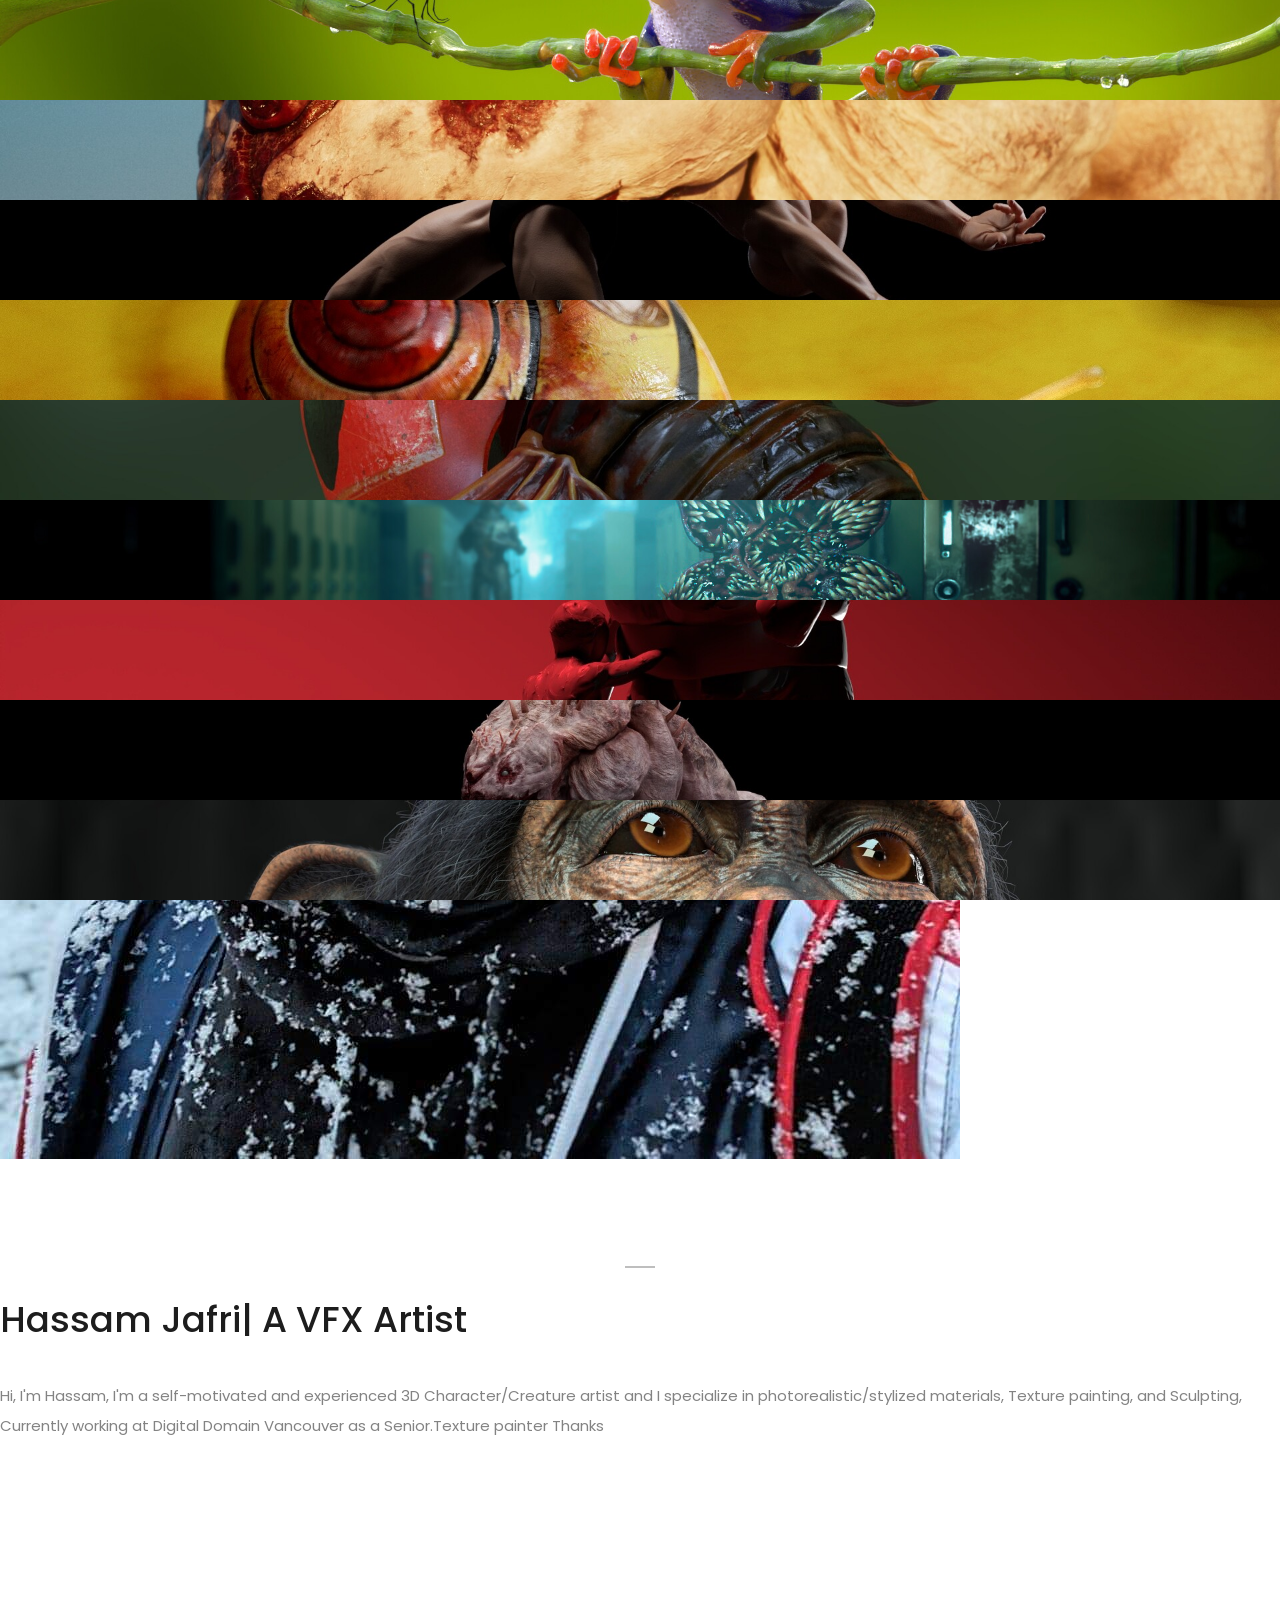
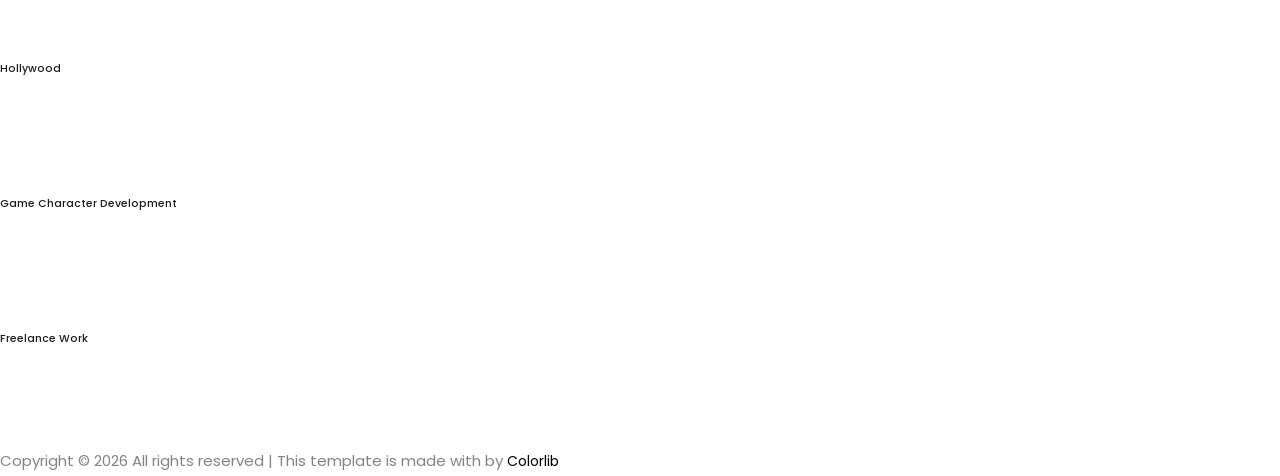
==== about-me.html @ 408df8b8 "Add files via upload" ====
<!DOCTYPE html>
<html lang="en">

<head>
    <meta charset="UTF-8">
    <meta name="description" content="vfx artist, visual artist, az">
    <meta http-equiv="X-UA-Compatible" content="IE=edge">
    <meta name="viewport" content="width=device-width, initial-scale=1, shrink-to-fit=no">
    <!-- The above 4 meta tags *must* come first in the head; any other head content must come *after* these tags -->

    <!-- Title  -->
    <title>Hassam Hussain Jafri - Project Portfolio | About Me</title>

    <!-- Favicon  -->
    <link rel="icon" href="img/core-img/favicon.ico">

    <!-- Core Style CSS -->
    <link rel="stylesheet" href="css/core-style.css">
    <link rel="stylesheet" href="style.css">

    <!-- Responsive CSS -->
    <link href="css/responsive.css" rel="stylesheet">

</head>

<body>
    <!-- Preloader -->
    <div id="preloader">
        <div class="showbox">
            <div class="loader">
                <svg class="circular" viewBox="25 25 50 50">
                    <circle class="path" cx="50" cy="50" r="20" fill="none" stroke-width="2" stroke-miterlimit="10" />
                </svg>
            </div>
        </div>
        <div class="questions-area text-center">
            <p>Did you know?</p>
            <ul>
                <li>VFX is the magic behind bringing imaginary worlds to life on the big screen.</li>
                <li>VFX artists are the unsung heroes of the film industry, creating stunning visual effects that
                    captivate audiences.</li>
                <li>VFX allows filmmakers to push the boundaries of reality and create breathtaking scenes that would be
                    impossible to film
                    in real life.</li>
                <li>VFX is constantly evolving and pushing the limits of what is possible in visual storytelling, from
                    realistic CGI
                    characters to mind-bending special effects.</li>
                <li>VFX artists are masters of illusion, using their skills to create stunning visual effects that trick
                    the eye and
                    transport viewers to new worlds.</li>
            </ul>
        </div>
    </div>

    <!-- Gradient Background Overlay -->
    <div class="gradient-background-overlay"></div>

    <!-- Header Area Start -->
    <header class="header-area bg-img" style="background-image: url(ProjectImages/project10.jpg);">
        <div class="container-fluid h-100">
            <div class="row h-100 align-items-center">
                <div class="col-12 h-100">
                    <div class="main-menu h-100">
                        <nav class="navbar h-100 navbar-expand-lg">
                            <!-- Logo Area  -->
                            <a class="navbar-brand" href="index.html"><img src="Logo/HHJ-removebg-preview2.png"
                                    alt="Logo"></a>

                            <button class="navbar-toggler" type="button" data-toggle="collapse"
                                data-target="#studioMenu" aria-controls="studioMenu" aria-expanded="false"
                                aria-label="Toggle navigation"><i class="fa fa-bars"></i> Menu</button>

                            <div class="collapse navbar-collapse" id="studioMenu">
                                <!-- Menu Area Start  -->
                                <ul class="navbar-nav ml-auto">
                                    <li class="nav-item active">
                                        <a class="nav-link" href="index.html">Home <span
                                                class="sr-only">(current)</span></a>
                                    </li>
                                    <li class="nav-item dropdown">
                                        <a class="nav-link dropdown-toggle" href="#" id="navbarDropdown" role="button"
                                            data-toggle="dropdown" aria-haspopup="true" aria-expanded="false">Pages</a>
                                        <div class="dropdown-menu" aria-labelledby="navbarDropdown">
                                            <a class="dropdown-item" href="index.html">Home</a>
                                            <a class="dropdown-item" href="about-me.html">About</a>
                                            <a class="dropdown-item" href="portfolio.html">Portfolio</a>

                                            <a class="dropdown-item" href="contact.html">Contact</a>
                                        </div>
                                    </li>
                                    <li class="nav-item">
                                        <a class="nav-link" href="about-me.html">About</a>
                                    </li>
                                    <li class="nav-item">
                                        <a class="nav-link" href="portfolio.html">Portfolio</a>
                                    </li>

                                    <li class="nav-item">
                                        <a class="nav-link" href="contact.html">contact</a>
                                    </li>
                                </ul>
                                <!-- Search Form -->
                                <div class="header-search-form ml-auto">
                                    <form action="#">
                                        <input type="search" class="form-control"
                                            placeholder="Input your keyword then press enter..." id="search"
                                            name="search">
                                        <input class="d-none" type="submit" value="submit">
                                    </form>
                                </div>
                                <!-- Search btn -->
                                <div id="searchbtn">
                                    <img src="img/core-img/search.png" alt="">
                                </div>
                            </div>
                        </nav>
                    </div>
                </div>
            </div>
        </div>
    </header>
    <!-- Header Area End -->

    <!-- Social Sidebar Area Start -->
    <div class="social-sidebar-area">
        <!-- Social Area -->
        <div class="social-info-area">
            <a href="https://www.facebook.com/Hassam.exr?mibextid=ZbWKwL" data-toggle="tooltip" data-placement="right"
                title="Facebook"><i class="fa fa-facebook" aria-hidden="true"></i> <span>Facebook</span></a>
            <a href="#" data-toggle="tooltip" data-placement="right" title="Twitter"><i class="fa fa-twitter"
                    aria-hidden="true"></i> <span>Twitter</span></a>
            <a href="#" data-toggle="tooltip" data-placement="right" title="Pinterest"><i class="fa fa-pinterest"
                    aria-hidden="true"></i> <span>Pinterest</span></a>
            <a href="#" data-toggle="tooltip" data-placement="right" title="Behance"><i class="fa fa-behance"
                    aria-hidden="true"></i> <span>Behance</span></a>
        </div>
    </div>
    <!-- Social Sidebar Area End -->

    <!-- About Me Area Start -->
    <section class="about-me-area mt-100 section_padding_100">
        <div class="container">
            <div class="row justify-content-center">
                <div class="col-10">
                    <div class="about-me-thumb">
                        <img src="ProjectImages/Hassam.jpg" alt="">
                    </div>
                </div>
                <div class="col-10">
                    <div class="about-content mt-100 mb-100 text-center">
                        <span></span>
                        <h2>Hassam Jafri| A VFX Artist</h2>
                        <p>Hi, I'm Hassam,
                            I'm a self-motivated and experienced 3D Character/Creature artist and I specialize in
                            photorealistic/stylized materials,
                            Texture painting, and Sculpting,
                            Currently working at Digital Domain Vancouver as a Senior.Texture painter
                            Thanks </p>
                    </div>
                </div>

            </div>
            <div class="col-10">
                <!-- Pie Bars Area Start -->
                <div class="our-skills-area text-center">
                    <div class="row">
                        <div class="col-12 col-sm-6 col-md-3">
                            <div class="single-pie-bar" data-percent="75">
                                <canvas class="bar-circle" width="100" height="100"></canvas>
                                <h6>Hollywood</h6>
                            </div>
                        </div>
                        <div class="col-12 col-sm-6 col-md-3">
                            <div class="single-pie-bar" data-percent="83">
                                <canvas class="bar-circle" width="100" height="100"></canvas>
                                <h6>Game Character Development</h6>
                            </div>
                        </div>
                        <div class="col-12 col-sm-6 col-md-3">
                            <div class="single-pie-bar" data-percent="25">
                                <canvas class="bar-circle" width="100" height="100"></canvas>
                                <h6>Freelance Work</h6>
                            </div>
                        </div>

                    </div>
                </div>
            </div>
        </div>
        </div>
    </section>
    <!-- About Me Area End -->

    <!-- Carousel Indicators -->
    <ol class="carousel-indicators">
        <li data-target="#welcomeSlider" data-slide-to="0" class="active bg-img"
            style="background-image: url(ProjectImages/project1.jpg);"></li>
        <li data-target="#welcomeSlider" data-slide-to="1" class="bg-img"
            style="background-image: url(ProjectImages/project2.jpg);"></li>
        <li data-target="#welcomeSlider" data-slide-to="2" class="bg-img"
            style="background-image: url(ProjectImages/project3.jpg);"></li>
        <li data-target="#welcomeSlider" data-slide-to="3" class="bg-img"
            style="background-image: url(ProjectImages/project4.jpg);"></li>
        <li data-target="#welcomeSlider" data-slide-to="4" class="bg-img"
            style="background-image: url(ProjectImages/project4-1.jpg);"></li>
        <li data-target="#welcomeSlider" data-slide-to="5" class="bg-img"
            style="background-image: url(ProjectImages/project5.jpg);"></li>
        <li data-target="#welcomeSlider" data-slide-to="6" class="bg-img"
            style="background-image: url(ProjectImages/project7.jpg);"></li>
        <li data-target="#welcomeSlider" data-slide-to="7" class="bg-img"
            style="background-image: url(ProjectImages/project8.jpg);"></li>
        <li data-target="#welcomeSlider" data-slide-to="8" class="bg-img"
            style="background-image: url(ProjectImages/project9.jpg);"></li>
        <li data-target="#welcomeSlider" data-slide-to="9" class="bg-img"
            style="background-image: url(ProjectImages/project10.jpg);"></li>
        <li data-target="#welcomeSlider" data-slide-to="10" class="bg-img"
            style="background-image: url(ProjectImages/project11.jpg);"></li>
        <li data-target="#welcomeSlider" data-slide-to="11" class="bg-img"
            style="background-image: url(ProjectImages/project12.jpg);"></li>
        <li data-target="#welcomeSlider" data-slide-to="12" class="bg-img"
            style="background-image: url(ProjectImages/project13.jpg);"></li>
    </ol>
    <!-- Link back to Colorlib can't be removed. Template is licensed under CC BY 3.0. -->
    <p>Copyright &copy;
        <script>document.write(new Date().getFullYear());</script> All rights reserved | This template is made with <i
            class="fa fa-heart-o" aria-hidden="true"></i> by <a href="https://colorlib.com" target="_blank">Colorlib</a>
    </p>
    <!-- Link back to Colorlib can't be removed. Template is licensed under CC BY 3.0. -->

    <!-- jQuery (Necessary for All JavaScript Plugins) -->
    <script src="js/jquery/jquery-2.2.4.min.js"></script>
    <!-- Popper js -->
    <script src="js/popper.min.js"></script>
    <!-- Bootstrap js -->
    <script src="js/bootstrap.min.js"></script>
    <!-- Plugins js -->
    <script src="js/plugins.js"></script>
    <!-- Active js -->
    <script src="js/active.js"></script>

</body>

</html>
---- css/core-style.css ----
/* [Master Stylesheet] */

/* ------------- Index of Stylesheet -------------
:: 1.0 Import Web Fonts
:: 2.0 Import All CSS
:: 3.0 Common/Base CSS
:: 4.0 Header Area CSS
:: 5.0 Sidebar Area CSS
:: 6.0 Welcome Area CSS
:: 7.0 About Me Area CSS
:: 8.0 Follow Instagram Area CSS
:: 9.0 Footer Area CSS
:: 10.0 Portfolio Area CSS
:: 11.0 Blog & Contact Area CSS
:: 12.0 Elements Area CSS
------------------------------------------------ */

/* :: 1.0 Import Web Fonts */

@import url('https://fonts.googleapis.com/css?family=Poppins:300,400,500,600,700');

/* :: 2.0 Import All CSS */

@import '../css/bootstrap.min.css';
@import '../css/owl.carousel.css';
@import '../css/font-awesome.min.css';
@import '../css/pe-icon-7-stroke.css';
@import '../css/magnific-popup.css';
@import '../css/animate.css';

/* :: 3.0 Common/Base CSS */

* {
    margin: 0;
    padding: 0;
}

body {
    font-family: 'Poppins', sans-serif;
    font-weight: 400;
    overflow-x: hidden;
}

h1,
h2,
h3,
h4,
h5,
h6 {
    color: #1d1d1d;
    line-height: 1.2;
    font-family: 'Poppins', sans-serif;
    font-weight: 500;
}

p {
    color: #838383;
    font-size: 15px;
    line-height: 2;
    font-family: 'Poppins', sans-serif;
    font-weight: 400;
}

a:focus {
    outline: 0 solid;
}

a,
a:hover,
a:focus {
    -webkit-transition: all 500ms ease 0s;
    transition: all 500ms ease 0s;
    text-decoration: none;
    outline: none;
    font-size: 14px;
    color: #000;
    font-family: 'Poppins', sans-serif;
    font-weight: 400;
}

#preloader {
    position: fixed;
    z-index: 9999;
    width: 100%;
    height: 100%;
    background-color: #f2f4f8;
    top: 0;
    left: 0;
    display: -webkit-box;
    display: -ms-flexbox;
    display: flex;
    -webkit-box-pack: center;
    -ms-flex-pack: center;
    justify-content: center;
    -webkit-box-align: center;
    -ms-flex-align: center;
    align-items: center;
}

.questions-area ul li {
    display: none;
    font-size: 14px;
    font-weight: 500;
    color: #1d1d1d;
    -webkit-transition-duration: 500ms;
    transition-duration: 500ms;
}

.questions-area ul li.question-show {
    display: block;
}

.questions-area {
    padding: 0 15px;
    position: absolute;
    bottom: 100px;
    z-index: 15;
    width: 100%;
    height: auto;
    left: 0;
}

.questions-area p {
    margin-bottom: 0;
}

.showbox {
    position: relative;
    top: 0;
    bottom: 0;
    left: 0;
    right: 0;
    padding: 0;
}

.loader {
    position: relative;
    margin: 0 auto;
    width: 60px;
}

.loader:before {
    content: '';
    display: block;
    padding-top: 100%;
}

.circular {
    -webkit-animation: rotate 2s linear infinite;
    animation: rotate 2s linear infinite;
    height: 100%;
    -webkit-transform-origin: center center;
    transform-origin: center center;
    width: 100%;
    position: absolute;
    top: 0;
    bottom: 0;
    left: 0;
    right: 0;
    margin: auto;
}

.path {
    stroke-dasharray: 1, 200;
    stroke-dashoffset: 0;
    -webkit-animation: dash 1.5s ease-in-out infinite, color 6s ease-in-out infinite;
    animation: dash 1.5s ease-in-out infinite, color 6s ease-in-out infinite;
    stroke-linecap: round;
}

@-webkit-keyframes rotate {
    100% {
        -webkit-transform: rotate(360deg);
        transform: rotate(360deg);
    }
}

@keyframes rotate {
    100% {
        -webkit-transform: rotate(360deg);
        transform: rotate(360deg);
    }
}

@-webkit-keyframes dash {
    0% {
        stroke-dasharray: 1, 200;
        stroke-dashoffset: 0;
    }
    50% {
        stroke-dasharray: 89, 200;
        stroke-dashoffset: -35px;
    }
    100% {
        stroke-dasharray: 89, 200;
        stroke-dashoffset: -124px;
    }
}

@keyframes dash {
    0% {
        stroke-dasharray: 1, 200;
        stroke-dashoffset: 0;
    }
    50% {
        stroke-dasharray: 89, 200;
        stroke-dashoffset: -35px;
    }
    100% {
        stroke-dasharray: 89, 200;
        stroke-dashoffset: -124px;
    }
}

@-webkit-keyframes color {
    100%,
    0% {
        stroke: #d62d20;
    }
    40% {
        stroke: #0057e7;
    }
    66% {
        stroke: #008744;
    }
    80%,
    90% {
        stroke: #ffa700;
    }
}

@keyframes color {
    100%,
    0% {
        stroke: #d62d20;
    }
    40% {
        stroke: #0057e7;
    }
    66% {
        stroke: #008744;
    }
    80%,
    90% {
        stroke: #ffa700;
    }
}

ul,
ol {
    margin: 0;
}

ol li,
ul li {
    list-style: outside none none;
}

img {
    height: auto;
    max-width: 100%;
}

.studio-table {
    display: table;
    z-index: 9;
    position: absolute;
    width: 100%;
    height: 100%;
    margin: 0;
}

.studio-table-cell {
    display: table-cell;
    vertical-align: middle;
}

.mt-15 {
    margin-top: 15px;
}

.mt-30 {
    margin-top: 30px;
}

.mt-50 {
    margin-top: 50px;
}

.mt-70 {
    margin-top: 70px;
}

.mt-100 {
    margin-top: 100px;
}

.mb-15 {
    margin-bottom: 15px;
}

.mb-30 {
    margin-bottom: 30px;
}

.mb-50 {
    margin-bottom: 50px;
}

.ml-15 {
    margin-left: 15px;
}

.ml-30 {
    margin-left: 30px;
}

.mr-15 {
    margin-right: 15px;
}

.mr-30 {
    margin-right: 30px;
}

.mb-70 {
    margin-bottom: 70px;
}

.mb-100 {
    margin-bottom: 100px;
}

.bg-img {
    background-position: center center;
    background-size: cover;
    background-repeat: no-repeat;
}

.bg-gray {
    background-color: #f6f6f6;
}

.bg-transparent {
    background-color: transparent;
}

.bg-transparent-dark {
    background-color: rgba(0, 0, 0, 0.5) !important;
}

.bg-transparent-light {
    background-color: rgba(255, 255, 255, 0.5) !important;
}

.font-bold {
    font-weight: 700;
}

.font-light {
    font-weight: 300;
}

.height-500 {
    height: 500px !important;
}

.height-600 {
    height: 600px !important;
}

.height-700 {
    height: 700px !important;
}

.height-800 {
    height: 800px !important;
}

#scrollUp {
    background-color: #222;
    border-radius: 0;
    bottom: 100px;
    box-shadow: 0 2px 6px 0 rgba(0, 0, 0, 0.3);
    color: #fff;
    font-size: 24px;
    height: 40px;
    line-height: 40px;
    right: 0;
    text-align: center;
    width: 35px;
}

.section_padding_100 {
    padding: 100px 0;
}

.section_padding_50 {
    padding: 50px 0;
}

.section_padding_100_70 {
    padding: 100px 0 70px;
}

.section_padding_100_50 {
    padding: 100px 0 50px;
}

.section_padding_100_0 {
    padding: 100px 0 0;
}

.section_padding_0_100 {
    padding: 0 0 100px;
}

.section_heading {
    margin-bottom: 50px;
    position: relative;
    z-index: 1;
}

.section_heading h2 {
    font-size: 48px;
    margin-bottom: 0;
    text-transform: uppercase;
}

.section_heading.text-left {
    text-align: left !important;
}

.studio-btn {
    display: inline-block;
    color: #fff;
    background-color: #1d1d1d;
    height: 52px;
    padding: 0 15px;
    border-radius: 0;
    line-height: 52px;
    font-size: 16px;
    min-width: 140px;
}

.studio-btn > img {
    padding-right: 5px;
}

.studio-btn:hover,
.studio-btn:focus {
    color: #fff;
    font-size: 16px;
}

/* :: 4.0 Header Area CSS */

.header-area {
    width: 100%;
    height: 110px;
    position: fixed;
    z-index: 1000;
    top: 0;
    left: 0;
    padding: 0 34px;
}

#searchbtn {
    cursor: pointer;
    margin-left: 15px;
}

.header-search-form,
.search-form-on .navbar-nav {
    display: none;
}

.search-form-on .header-search-form {
    display: block;
}

.header-area .main-menu .nav-link {
    font-size: 14px;
    text-transform: uppercase;
    color: #ffffff;
    padding: 0 25px;
}

.header-area .main-menu .nav-link:hover,
.header-area .main-menu .nav-link:focus {
    color: #fff;
}

.dropdown-menu.show {
    border: none;
    padding: 15px 0;
    box-shadow: 0 5px 40px rgba(0, 0, 0, 0.15);
    margin-top: 15px;
}

.dropdown-item {
    text-transform: uppercase;
    font-size: 13px;
}

.dropdown-item:hover {
    color: #000;
    font-size: 13px;
}

.header-search-form form input {
    width: 600px;
    height: 35px;
    padding: 5px 15px;
    font-size: 12px;
    color: #fff;
    border: none;
    background-color: transparent;
    border: 2px solid rgba(255, 255, 255, 0.6);
    border-radius: 30px;
    -webkit-transition-duration: 500ms;
    transition-duration: 500ms;
}

.header-search-form form input:focus {
    box-shadow: none;
    border-color: rgba(255, 255, 255, 1);
    background-color: transparent;
}

.gradient-background-overlay {
    position: fixed;
    z-index: 3;
    top: 0;
    left: 0;
    width: 100%;
    height: 150px;
}

.gradient-background-overlay:before {
    content: "";
    position: absolute;
    height: 150px;
    width: 100%;
    z-index: -1;
    top: 0;
    left: 0;
    background: rgba(0, 0, 0, 0.3);
    background: -webkit-linear-gradient(top, rgba(0, 0, 0, 0.3) 0%, rgba(0, 0, 0, 0.01) 90%, rgba(0, 0, 0, 0) 100%);
    background: linear-gradient(to bottom, rgba(0, 0, 0, 0.3) 0%, rgba(0, 0, 0, 0.01) 90%, rgba(0, 0, 0, 0) 100%);
}

/* :: 5.0 Sidebar Area CSS */

.social-sidebar-area {
    width: 120px;
    height: 72%;
    background-color: transparent;
    position: fixed;
    bottom: 100px;
    left: 0;
    z-index: 100;
    overflow: hidden;
}

.social-info-area {
    display: -webkit-box;
    display: -ms-flexbox;
    display: flex;
    -webkit-transform: rotate(-90deg);
    transform: rotate(-90deg);
    position: absolute;
    bottom: 270px;
    left: -110px;
    z-index: 10;
    -webkit-box-pack: center;
    -ms-flex-pack: center;
    justify-content: center;
    -webkit-box-align: center;
    -ms-flex-align: center;
    align-items: center;
}

.social-info-area a {
    text-transform: uppercase;
    font-size: 12px;
    font-weight: 600;
    display: -webkit-box;
    display: -ms-flexbox;
    display: flex;
    -webkit-box-align: center;
    -ms-flex-align: center;
    align-items: center;
    padding: 5px;
    line-height: 1;
}

.social-info-area a i {
    font-size: 12px;
    color: #9f9f9f;
    margin-right: 5px;
}

.message-box > a {
    width: 120px;
    height: 100px;
    position: absolute;
    left: 0;
    bottom: 0;
    background-color: #101010;
    text-align: center;
    color: #fff;
    font-size: 30px;
    display: -moz-flex;
    display: -ms-flex;
    display: -o-flex;
    display: -webkit-box;
    display: -ms-flexbox;
    display: flex;
    -webkit-box-align: center;
    -ms-flex-align: center;
    align-items: center;
    -webkit-box-pack: center;
    -ms-flex-pack: center;
    justify-content: center;
}

.message-box > a > img {
    max-width: 40px;
}

/* :: 6.0 Welcome Area CSS */

.welcome-area {
    position: relative;
    z-index: 2;
    width: 100%;
    height: 100vh !important;
}

.carousel-indicators {
    position: fixed;
    right: 0;
    bottom: 0;
    left: 0;
    width: 100%;
    height: auto;
    margin: 0;
    z-index: 9999;
}

.carousel-indicators li {
    width: 100%;
    height: 100px;
    margin-right: 0;
    margin-left: 0;
    text-indent: -9999999px;
    background-color: #fff;
    cursor: pointer;
    -webkit-transition-duration: 500ms;
    transition-duration: 500ms;
}

.carousel-indicators li:after,
.carousel-indicators li:before {
    display: none;
}

.carousel-indicators li.active:after {
    content: '';
    display: block;
    width: 16px;
    height: 16px;
    top: -26px;
    z-index: 1100;
    position: absolute;
    background-image: url(../img/core-img/active.png);
}

.carousel-item:after {
    position: absolute;
    width: 100%;
    height: 100%;
    top: 0;
    left: 0;
    background-color: rgba(0, 0, 0, 0.17);
    content: '';
    z-index: -1;
}

.carousel-content {
    display: -webkit-box;
    display: -ms-flexbox;
    display: flex;
    -webkit-box-align: center;
    -ms-flex-align: center;
    align-items: center;
}

.slide-text {
    padding: 25px 30px 15px;
    border-left: 3px solid #fff;
    margin-left: 200px;
    background-color: rgba(255, 255, 255, 0.2);
    display: -webkit-box;
    display: -ms-flexbox;
    display: flex;
    -webkit-box-align: baseline;
    -ms-flex-align: baseline;
    align-items: baseline;
    margin-top: -100px;
}

.slide-text h2 {
    margin-bottom: 0;
    font-size: 36px;
    color: #fff;
    line-height: 1;
}

.slide-text span {
    font-size: 100px;
    color: #fff;
    line-height: 1;
    font-weight: 100;
}

/* :: 7.0 About Me Area CSS */

.about-content span {
    width: 30px;
    height: 2px;
    background-color: #bebebe;
    margin: 0 auto 30px;
    display: block;
}

.about-content h2 {
    margin-bottom: 40px;
    font-size: 36px;
}

.single-service-area img {
    margin-bottom: 50px;
}

.single-service-area h5 {
    margin-bottom: 20px;
}

.single-pie-bar h6 {
    margin-top: 15px;
    margin-bottom: 0;
}

/* :: 8.0 Follow Instagram Area CSS */

.follow-me-instagram-area {
    border-top: 1px solid #dcdcdc;
    margin-bottom: 80px;
}

.follow-me-title h5 {
    margin: 30px 0;
    font-size: 18px;
}

.single-instagram-feeds a {
    position: absolute;
    width: 100%;
    height: 100%;
    background-color: rgba(34, 34, 34, 0.7);
    top: 0;
    display: -webkit-box;
    display: -ms-flexbox;
    display: flex;
    -webkit-box-align: center;
    -ms-flex-align: center;
    align-items: center;
    color: #fff;
    font-size: 30px;
    -webkit-box-pack: center;
    -ms-flex-pack: center;
    justify-content: center;
    opacity: 0;
    -ms-filter: "progid:DXImageTransform.Microsoft.Alpha(Opacity=0)";
    -webkit-transition-duration: 500ms;
    transition-duration: 500ms;
}

.single-instagram-feeds:hover a {
    opacity: 1;
    -ms-filter: "progid:DXImageTransform.Microsoft.Alpha(Opacity=100)";
}

/* :: 9.0 Footer Area CSS */

.footer-area {
    position: fixed;
    z-index: 100;
    background-color: #1d1d1d;
    height: 80px;
    width: 100%;
    padding: 0 35px;
    bottom: 0;
    left: 0;
}

.single-footer-content {
    display: -webkit-box;
    display: -ms-flexbox;
    display: flex;
    -webkit-box-align: center;
    -ms-flex-align: center;
    align-items: center
}

.single-footer-content > a {
    font-size: 14px;
    font-weight: 600;
    color: #fff;
    margin-left: 5px;
    line-height: 1;
}

/* :: 10.0 Portfolio Area CSS */

.gallery_area {
    height: calc(100% - 380px);
    width: calc(100% - 245px);
    overflow-y: scroll;
    position: fixed;
    z-index: 1;
    top: 200px;
    left: 185px;
    right: 60px;
    padding-right: 45px;
}

.portfolio-menu button {
    background-color: transparent;
    font-size: 15px;
    color: #838383;
    padding: 0 20px;
    -webkit-transition-duration: 500ms;
    transition-duration: 500ms;
}

.portfolio-menu button.active,
.portfolio-menu button:hover {
    color: #1d1d1d;
}

.portfolio-menu button:focus {
    box-shadow: none;
}

.gallery_menu {
    margin-bottom: 100px;
}

.column_single_gallery_item {
    margin-bottom: 30px;
}

.column_single_gallery_item img {
    width: 100%;
}

.hover_overlay {
    position: absolute;
    width: calc(100% - 30px);
    height: 100%;
    background-color: rgba(0, 0, 0, 0.3);
    top: 0;
    left: 15px;
    display: -webkit-box;
    display: -ms-flexbox;
    display: flex;
    -webkit-box-align: center;
    -ms-flex-align: center;
    align-items: center;
    -webkit-box-pack: center;
    -ms-flex-pack: center;
    justify-content: center;
    opacity: 0;
    -ms-filter: "progid:DXImageTransform.Microsoft.Alpha(Opacity=0)";
    -webkit-transition-duration: 500ms;
    transition-duration: 500ms;
}

.hover_overlay a {
    font-size: 30px;
    color: #fff;
}

.column_single_gallery_item:hover .hover_overlay {
    opacity: 1;
    -ms-filter: "progid:DXImageTransform.Microsoft.Alpha(Opacity=100)";
}

/* :: 11.0 Blog & Contact Area CSS */

.blog-content span,
.contact-heading-text span {
    display: block;
    width: 30px;
    height: 3px;
    background-color: #bebebe;
    margin: 0 auto 30px;
}

.blog-content h2,
.contact-heading-text h2 {
    font-size: 36px;
}

.contact-heading-text h2,
.blog-content p {
    margin-bottom: 50px;
}

.post-date,
.post-date:hover,
.post-date:focus {
    display: block;
    font-size: 14px;
    margin-bottom: 5px;
    font-weight: 500;
}

.post-author,
.post-author:hover,
.post-author:focus {
    font-size: 12px;
    text-transform: uppercase;
    color: #838383;
    display: block;
    margin-bottom: 50px;
}

.pagination-area .page-link {
    color: #1d1d1d;
    border: none;
    font-size: 16px;
    font-weight: 500;
    position: relative;
    z-index: 1;
}

.page-item.active .page-link {
    z-index: 1;
    color: #1d1d1d;
    background-color: transparent;
    border-color: transparent;
    padding-right: 80px;
}

.page-item.active .page-link:after {
    content: '';
    width: 70px;
    height: 2px;
    background-color: #1d1d1d;
    position: absolute;
    bottom: 13px;
    left: 45px;
}

.contact-form-area form .form-control {
    margin-bottom: 30px;
    font-size: 14px;
    font-style: italic;
    height: 60px;
    border-bottom: 2px solid #c0c0c0;
    border-top: 0;
    border-left: 0;
    border-radius: 0;
    border-right: none;
    background-color: transparent;
    -webkit-transition-duration: 500ms;
    transition-duration: 500ms;
}

.contact-form-area form .form-control:focus {
    box-shadow: none;
    border-color: #1d1d1d;
    -webkit-transition-duration: 500ms;
    transition-duration: 500ms;
}

.contact-form-area form textarea.form-control {
    height: 200px;
}

.map-area {
    position: relative;
    z-index: 1;
    padding-bottom: 100px;
}

#googleMap {
    width: 100%;
    height: 485px;
    position: relative;
    z-index: 1;
}

.contact-core-info {
    position: absolute;
    top: 30px;
    width: 280px;
    background-color: #1d1d1d;
    z-index: 1000;
    left: -90px;
    padding: 15px 40px;
    text-align: center;
    height: calc(100% - 60px);
}

.contact-core-info img {
    margin-bottom: 50px;
}

.contact-core-info .single-footer-content {
    display: block;
    margin-bottom: 10px;
    text-align: center;
}

.contact-core-info .single-footer-content img {
    display: block;
    margin: 0 auto 10px;
}

.contact-popup-form .modal-content {
    padding: 50px;
}

.contact-popup-form .modal-content {
    padding: 50px;
    border: none;
    box-shadow: 0 5px 50px rgba(0, 0, 0, 0.15);
    background-color: rgba(255, 255, 255, 0.9);
}

/* :: 12.0 Elements Area CSS */

/* Accordians */

.elements-title h2 {
    font-size: 36px;
    margin-bottom: 100px;
}

.panel {
    background-color: #fff;
    border: 0 solid transparent;
    border-radius: 4px;
    box-shadow: 0 0 0 transparent;
    margin-bottom: 15px;
}

.single-accordion:last-of-type {
    margin-bottom: 0px;
}

.single-accordion h6 a {
    background-color: #1d1d1d;
    border-radius: 0;
    color: #fff;
    display: block;
    margin: 0;
    padding: 20px 60px 20px 20px;
    position: relative;
    font-size: 16px;
    text-transform: capitalize;
    font-weight: 500;
}

.single-accordion h6 a.collapsed {
    background-color: #aeaeae;
    color: #fff;
}

.single-accordion h6 a span {
    font-size: 10px;
    position: absolute;
    right: 20px;
    text-align: center;
    top: 25px;
}

.single-accordion h6 a.collapsed span.accor-close {
    opacity: 0;
    -ms-filter: "progid:DXImageTransform.Microsoft.Alpha(Opacity=0)";
    filter: alpha(opacity=0);
}

span.accor-open {
    opacity: 0;
    -ms-filter: "progid:DXImageTransform.Microsoft.Alpha(Opacity=0)";
    filter: alpha(opacity=0);
}

.single-accordion h6 a.collapsed span.accor-open {
    opacity: 1;
    -ms-filter: "progid:DXImageTransform.Microsoft.Alpha(Opacity=100)";
    filter: alpha(opacity=100);
}

.single-accordion h6 {
    margin-bottom: 0;
    text-transform: uppercase;
}

.single-accordion .accordion-content {
    border-top: 0 solid transparent;
    box-shadow: none;
}

.single-accordion .accordion-content p {
    padding: 20px 15px 5px;
    margin-bottom: 0;
}

/* barfiller */

.single_progress_bar {
    margin-bottom: 20px;
}

.single_progress_bar:last-of-type {
    margin-bottom: 0;
}

.barfiller {
    background: #e0e0e0;
    border: none;
    border-radius: 0;
    box-shadow: none;
    height: 2px;
    margin-bottom: 5px;
    position: relative;
    width: 100%;
}

.barfiller .fill {
    display: block;
    position: relative;
    width: 0px;
    height: 100%;
    background: #333;
    z-index: 1;
}

.barfiller .tipWrap {
    display: none;
}

.barfiller .tip {
    margin-top: 15px;
    font-size: 15px;
    color: #838383;
    left: 0px;
    position: absolute;
    z-index: 2;
    background: transparent;
}

.barfiller .tip:after {
    display: none;
}

.single_progress_bar p {
    margin-bottom: 0;
    margin-top: 10px;
}

/* Cool Facts */

.counter-area h2 {
    font-size: 36px;
}

.counter-area h6 {
    margin-bottom: 0;
    color: #838383;
}

.studio-btn.studio-btn-2 {
    background-color: transparent;
    border: 2px solid #1d1d1d;
    color: #1d1d1d;
}

.studio-btn.studio-btn-4 {
    background-color: transparent;
    border: 2px solid #aeaeae;
    color: #aeaeae;
}

/* Sonar CSS */

.carousel-indicators li.active:before {
    content: '';
    display: inline-block;
    position: absolute;
    width: 14px;
    height: 14px;
    border-radius: 50%;
    top: -25px;
    left: 1px;
    -webkit-animation: sonar-effect 1s ease-in-out .1s infinite;
    animation: sonar-effect 1s ease-in-out .1s infinite;
    z-index: 1;
    background-color: #fff;
}


@-webkit-keyframes sonar-effect {
    0% {
        opacity: 0;
        -ms-filter: "progid:DXImageTransform.Microsoft.Alpha(Opacity=0)";
    }
    50% {
        opacity: 0.5;
        -ms-filter: "progid:DXImageTransform.Microsoft.Alpha(Opacity=50)";
        box-shadow: 0 0 0 3px #fff, 0 0 5px 5px #fff, 0 0 0 5px #fff;
    }
    100% {
        box-shadow: 0 0 0 3px #fff, 0 0 5px 5px #fff, 0 0 0 5px #fff;
        -webkit-transform: scale(1.5);
        transform: scale(1.5);
        opacity: 0;
        -ms-filter: "progid:DXImageTransform.Microsoft.Alpha(Opacity=0)";
    }
}


@keyframes sonar-effect {
    0% {
        opacity: 0;
        -ms-filter: "progid:DXImageTransform.Microsoft.Alpha(Opacity=0)";
    }
    50% {
        opacity: 0.5;
        -ms-filter: "progid:DXImageTransform.Microsoft.Alpha(Opacity=50)";
        box-shadow: 0 0 0 3px #fff, 0 0 5px 5px #fff, 0 0 0 5px #fff;
    }
    100% {
        box-shadow: 0 0 0 3px #fff, 0 0 5px 5px #fff, 0 0 0 5px #fff;
        -webkit-transform: scale(1.5);
        transform: scale(1.5);
        opacity: 0;
        -ms-filter: "progid:DXImageTransform.Microsoft.Alpha(Opacity=0)";
    }
}
---- style.css ----
/* ----------------------------------------------------------
    :: Template Name: Studio - Creative Photography Template
    :: Author: Colorlib
    :: Author URL: https://colorlib.com
    :: Version: 1.0.0
    :: Created: 31 January 2018
    :: Last Updated: 31 January 2018
    ---------------------------------------------------------- */

    /* ============ PLACE YOUR CUSTOM CSS HERE ============ */
---- css/responsive.css ----
@media only screen and (min-width: 992px) and (max-width: 1199px) {
    .social-sidebar-area,
    .message-box > a {
        width: 80px;
    }
    .message-box > a {
        height: 80px;
    }
    .social-info-area {
        left: -160px;
    }
    .gallery_area {
        height: calc(100% - 380px);
        width: calc(100% - 180px);
        left: 120px;
        right: 60px;
        padding-right: 45px;
    }
    .social-sidebar-area {
        height: 65%;
    }
    .social-info-area {
        left: -25px;
        bottom: 190px;
    }
    .social-info-area > a > span {
        display: none;
    }
    .social-info-area a i {
        font-size: 14px;
        margin-right: 10px;
    }
}

@media only screen and (min-width: 768px) and (max-width: 991px) {
    .navbar {
        padding: 0;
    }
    .navbar-toggler {
        padding: 0;
        font-size: 20px;
        background-color: transparent;
        border: none;
        border-radius: 6px;
        width: 120px;
        height: 35px;
        color: #fff;
        line-height: 28px;
        margin: 38px 0;
        border: 2px solid #fff;
        font-weight: 400;
    }
    #studioMenu {
        padding: 30px;
        background-color: #1d1d1d;
        z-index: 1002;
    }
    .header-area .main-menu .nav-link {
        padding: 5px 15px;
    }
    .header-search-form form input {
        width: 570px;
        margin-bottom: 15px;
    }
    .social-sidebar-area,
    .message-box > a {
        width: 80px;
    }
    .message-box > a {
        height: 80px;
    }
    .social-sidebar-area {
        bottom: 50px;
        height: 70%;
    }
    .social-info-area {
        left: -25px;
        bottom: 190px;
    }
    .social-info-area > a > span {
        display: none;
    }
    .social-info-area a i {
        font-size: 14px;
        margin-right: 10px;
    }
    .slide-text {
        margin-left: 120px;
        margin-top: -50px;
    }
    .carousel-indicators li {
        height: 50px;
    }
    .slide-text span {
        font-size: 60px;
    }
    .gallery_area {
        height: calc(100% - 380px);
        width: calc(100% - 130px);
        left: 100px;
        right: 30px;
        padding-right: 30px;
    }
    .portfolio-menu button {
        padding: 0 10px;
    }
    .counter-area h2 {
        font-size: 24px;
    }
    .counter-area h6 {
        font-size: 12px;
    }
    .elements-title h2 {
        font-size: 24px;
        margin-bottom: 50px;
    }
}

@media only screen and (min-width: 320px) and (max-width: 767px) {
    p {
        font-size: 14px;
    }
    .navbar {
        padding: 0;
    }
    .navbar-toggler {
        padding: 0;
        font-size: 16px;
        background-color: transparent;
        border-radius: 6px;
        width: 90px;
        height: 30px;
        color: #fff;
        line-height: 28px;
        margin: 20px 0;
        border: 2px solid #fff;
        font-weight: 400;
    }
    #studioMenu {
        padding: 20px;
        background-color: #1d1d1d;
        z-index: 1002;
    }
    .header-area .main-menu .nav-link {
        padding: 5px 15px;
    }
    .header-search-form form input {
        width: 570px;
        margin-bottom: 15px;
    }
    .header-area {
        height: 70px;
        padding: 0 0;
    }
    .navbar-brand {
        margin-right: 0;
        max-width: 100px;
    }
    .header-search-form form input {
        width: 100%;
        margin-bottom: 15px;
        font-size: 10px;
    }
    .social-sidebar-area,
    .message-box > a {
        width: 50px;
    }
    .message-box > a {
        height: 50px;
    }
    .social-sidebar-area {
        bottom: 40px;
    }
    .carousel-indicators li {
        height: 40px;
    }
    .social-info-area {
        left: -27px;
        bottom: 130px;
    }
    .social-info-area > a > span {
        display: none;
    }
    .gradient-background-overlay,
    .gradient-background-overlay:before {
        height: 90px;
    }
    .slide-text {
        padding: 15px 15px 10px;
        margin-left: 65px;
        margin-top: -40px;
    }
    .slide-text span {
        font-size: 24px;
    }
    .slide-text h2 {
        font-size: 16px;
    }
    .contact-popup-form .modal-content {
        padding: 15px;
    }
    .blog-content h2,
    .contact-heading-text h2 {
        font-size: 20px;
    }
    .contact-heading-text h2,
    .blog-content p {
        margin-bottom: 30px;
    }
    .modal-dialog {
        width: 240px;
        margin: 30px auto;
    }
    .about-content h2 {
        margin-bottom: 30px;
        font-size: 20px;
    }
    .single-pie-bar {
        margin-bottom: 50px;
    }
    .follow-me-instagram-area {
        border-top: 1px solid #dcdcdc;
        margin-bottom: 0;
    }
    .footer-area {
        position: relative;
        height: auto;
        padding: 30px 0 15px;
        bottom: 0;
        left: 0;
    }
    .single-footer-content {
        margin-bottom: 15px;
        -webkit-box-pack: center;
        -ms-flex-pack: center;
        justify-content: center;
    }
    .gallery_area {
        height: auto;
        width: calc(100% - 90px);
        overflow-y: auto;
        position: relative;
        z-index: 1;
        top: 100px;
        left: 60px;
        right: 15px;
        padding-right: 15px;
    }
    .portfolio-menu button {
        font-size: 12px;
        padding: 0 5px;
    }
    .gallery_menu {
        margin-bottom: 30px;
    }
    #scrollUp {
        display: none !important;
    }
    .page-item.active .page-link:after {
        width: 40px;
    }
    .page-item.active .page-link {
        padding-right: 40px;
    }
    .pagination-area .page-link {
        font-size: 14px;
    }
    .pagination-area.mb-100 {
        margin-bottom: 0;
    }
    .blog-area.mt-100,
    .about-me-area.mt-100,
    .contact-area.mt-100 {
        margin-top: 70px;
    }
    .contact-core-info {
        width: 200px;
        left: -40px;
        padding: 15px;
    }
    .single-cool-fact {
        margin-bottom: 30px;
    }
    .elements-title h2 {
        font-size: 20px;
        margin-bottom: 30px;
    }
    .studio-buttons-area .btn {
        margin-bottom: 15px;
    }
    .message-box > a > img {
        max-width: 30px;
    }
}

@media only screen and (min-width: 480px) and (max-width: 767px) {
    .modal-dialog {
        width: 320px;
    }
}

@media only screen and (min-width: 576px) and (max-width: 767px) {
    #scrollUp {
        display: block !important;
    }
    .slide-text span {
        font-size: 36px;
    }
    .slide-text h2 {
        font-size: 20px;
    }
    .modal-dialog {
        width: 450px;
    }
    .contact-popup-form .modal-content {
        padding: 50px 15px;
    }
    .portfolio-menu button {
        font-size: 14px;
    }
}
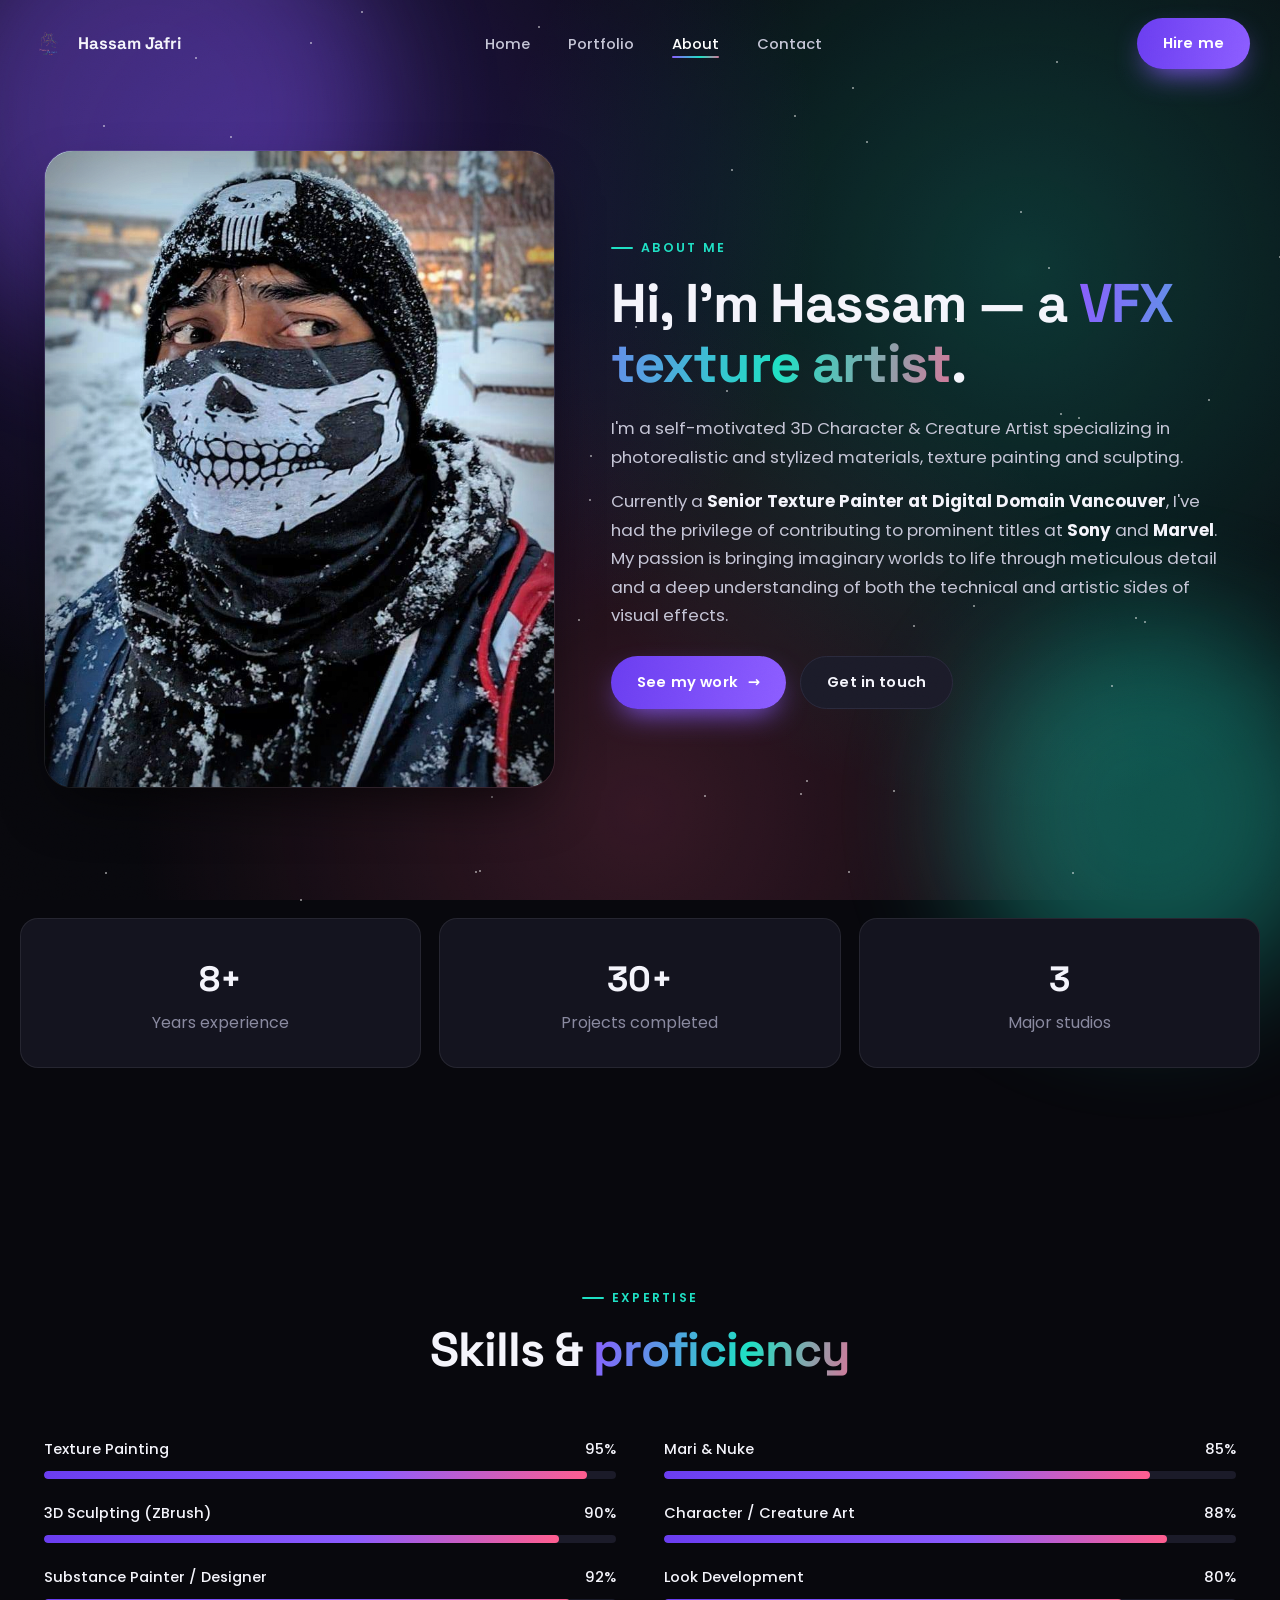
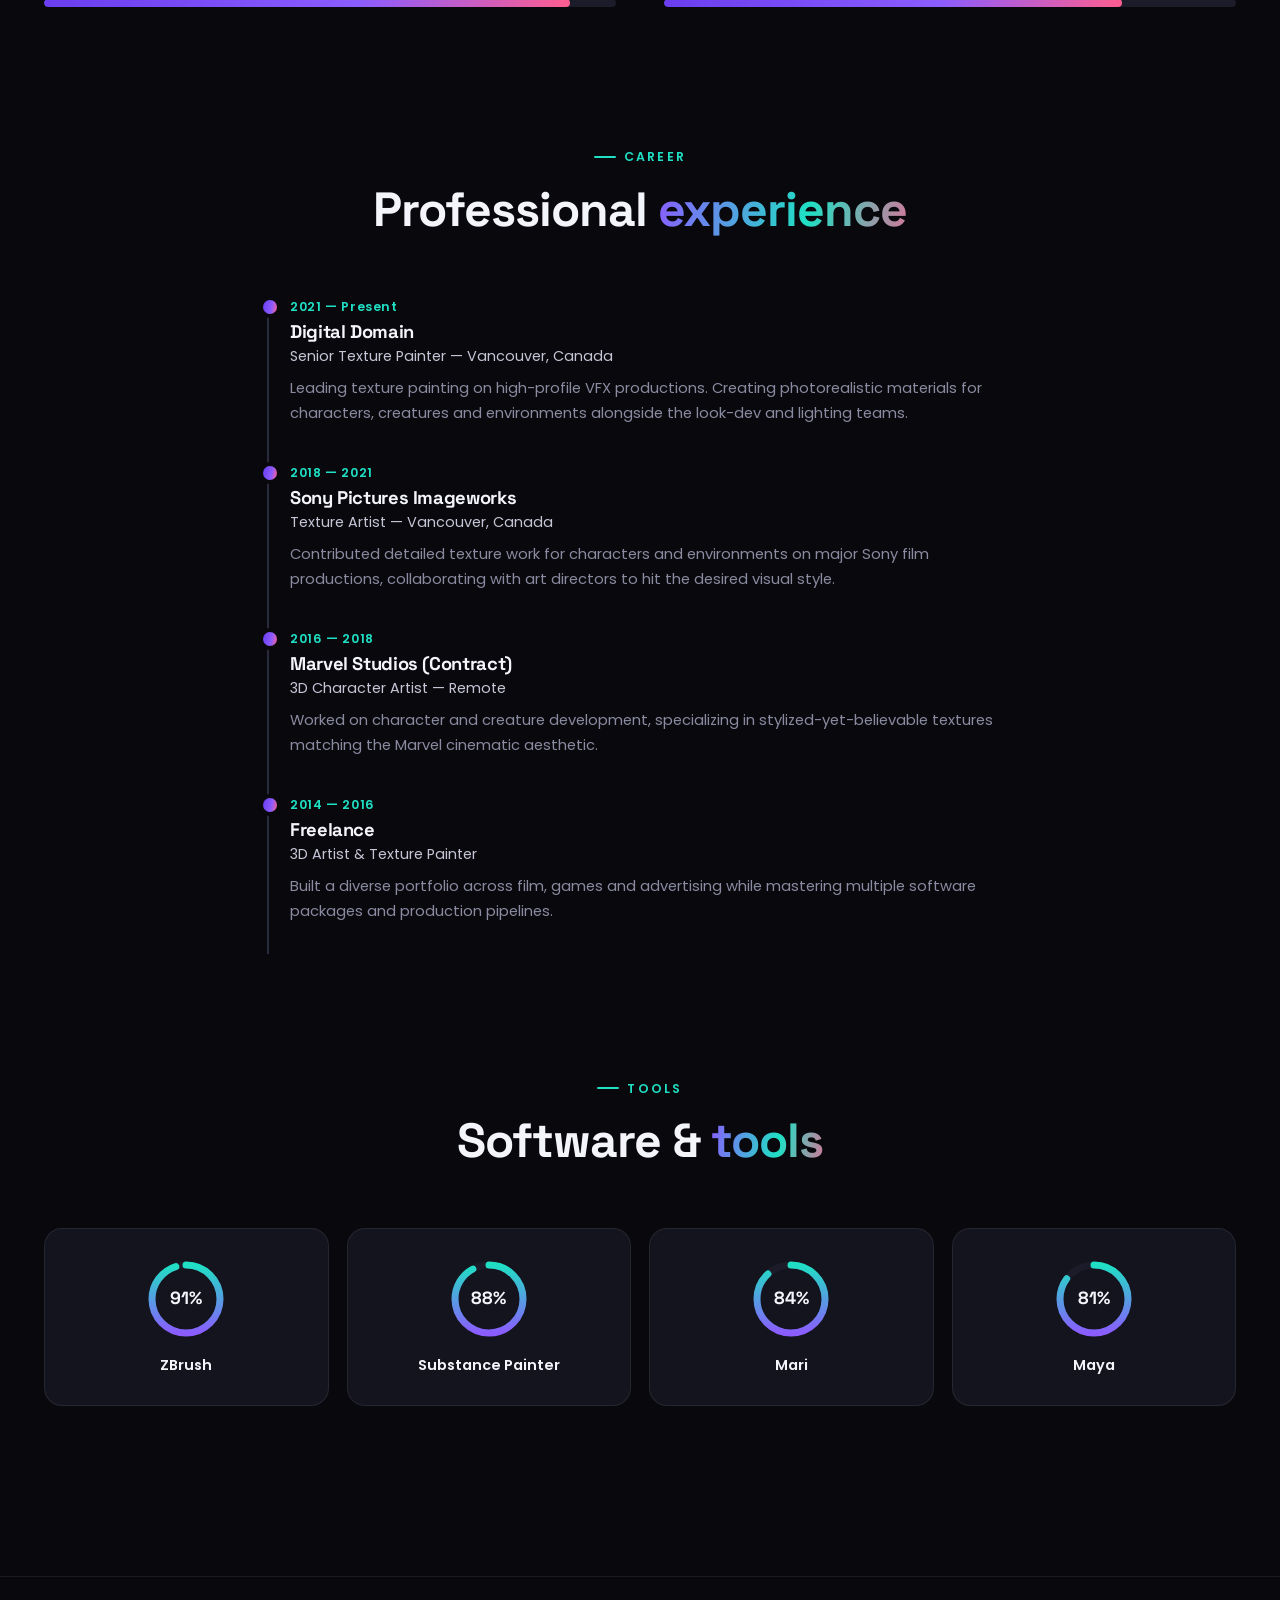
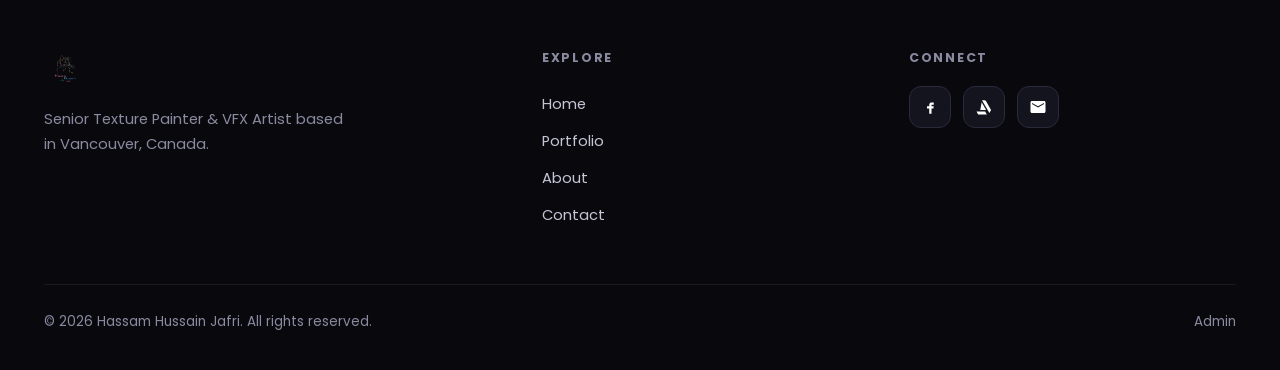
==== commit 4e3e7f5c: "Site Change" ====
--- a/about-me.html
+++ b/about-me.html
@@ -3,241 +3,196 @@
 
 <head>
     <meta charset="UTF-8">
-    <meta name="description" content="vfx artist, visual artist, az">
-    <meta http-equiv="X-UA-Compatible" content="IE=edge">
+    <meta name="description" content="About Hassam Hussain Jafri — Senior Texture Painter at Digital Domain Vancouver. VFX artist with experience on Sony and Marvel productions.">
+    <meta name="keywords" content="VFX artist, texture painter, 3D character artist, Digital Domain, Sony, Marvel">
+    <meta name="author" content="Hassam Hussain Jafri">
     <meta name="viewport" content="width=device-width, initial-scale=1, shrink-to-fit=no">
-    <!-- The above 4 meta tags *must* come first in the head; any other head content must come *after* these tags -->
 
-    <!-- Title  -->
-    <title>Hassam Hussain Jafri - Project Portfolio | About Me</title>
-
-    <!-- Favicon  -->
+    <title>About — Hassam Hussain Jafri</title>
     <link rel="icon" href="img/core-img/favicon.ico">
 
-    <!-- Core Style CSS -->
-    <link rel="stylesheet" href="css/core-style.css">
-    <link rel="stylesheet" href="style.css">
-
-    <!-- Responsive CSS -->
-    <link href="css/responsive.css" rel="stylesheet">
-
+    <link rel="preconnect" href="https://fonts.googleapis.com">
+    <link rel="preconnect" href="https://fonts.gstatic.com" crossorigin>
+    <link href="https://fonts.googleapis.com/css2?family=Poppins:wght@300;400;500;600;700&family=Space+Grotesk:wght@500;600;700&display=swap" rel="stylesheet">
+    <link rel="stylesheet" href="css/main.css">
 </head>
 
 <body>
-    <!-- Preloader -->
+    <div class="bg-fx"></div>
+    <div class="blob blob--1"></div>
+    <div class="blob blob--2"></div>
+    <div class="stars"></div>
+    <div class="grain"></div>
+
     <div id="preloader">
-        <div class="showbox">
-            <div class="loader">
-                <svg class="circular" viewBox="25 25 50 50">
-                    <circle class="path" cx="50" cy="50" r="20" fill="none" stroke-width="2" stroke-miterlimit="10" />
-                </svg>
+        <div class="preloader-mascot" id="preMascot"></div>
+        <div class="preload-bar"><i></i></div>
+        <p class="preload-tip">Loading…</p>
+    </div>
+
+    <nav class="nav">
+        <a class="nav__brand" href="index.html"><img src="Logo/HHJ-removebg-preview2.png" alt="HHJ"> Hassam Jafri</a>
+        <ul class="nav__links">
+            <li><a href="index.html">Home</a></li>
+            <li><a href="portfolio.html">Portfolio</a></li>
+            <li><a href="about-me.html" class="active">About</a></li>
+            <li><a href="contact.html">Contact</a></li>
+        </ul>
+        <a href="contact.html" class="btn btn--primary nav__cta">Hire me</a>
+        <button class="nav__toggle" aria-label="Menu"><span></span><span></span><span></span></button>
+    </nav>
+
+    <a href="contact.html" class="floating-mascot" aria-label="Say hello"><span class="bubble">Nice to meet you!</span></a>
+
+    <!-- Intro -->
+    <section class="container">
+        <div class="about-hero">
+            <div class="about-portrait reveal">
+                <img src="ProjectImages/Hassam.jpg" alt="Hassam Hussain Jafri">
+            </div>
+            <div class="reveal d1">
+                <span class="eyebrow">About me</span>
+                <h1>Hi, I'm Hassam — a <span class="text-grad">VFX texture artist</span>.</h1>
+                <p class="lead">I'm a self-motivated 3D Character &amp; Creature Artist specializing in photorealistic and stylized materials, texture painting and sculpting.</p>
+                <p class="lead">Currently a <b style="color:var(--text)">Senior Texture Painter at Digital Domain Vancouver</b>, I've had the privilege of contributing to prominent titles at <b style="color:var(--text)">Sony</b> and <b style="color:var(--text)">Marvel</b>. My passion is bringing imaginary worlds to life through meticulous detail and a deep understanding of both the technical and artistic sides of visual effects.</p>
+                <div class="hero__actions" style="margin-top:26px">
+                    <a href="portfolio.html" class="btn btn--primary">See my work <span class="arrow">→</span></a>
+                    <a href="contact.html" class="btn btn--ghost">Get in touch</a>
+                </div>
             </div>
         </div>
-        <div class="questions-area text-center">
-            <p>Did you know?</p>
-            <ul>
-                <li>VFX is the magic behind bringing imaginary worlds to life on the big screen.</li>
-                <li>VFX artists are the unsung heroes of the film industry, creating stunning visual effects that
-                    captivate audiences.</li>
-                <li>VFX allows filmmakers to push the boundaries of reality and create breathtaking scenes that would be
-                    impossible to film
-                    in real life.</li>
-                <li>VFX is constantly evolving and pushing the limits of what is possible in visual storytelling, from
-                    realistic CGI
-                    characters to mind-bending special effects.</li>
-                <li>VFX artists are masters of illusion, using their skills to create stunning visual effects that trick
-                    the eye and
-                    transport viewers to new worlds.</li>
-            </ul>
+    </section>
+
+    <!-- Stats -->
+    <section class="container section--tight">
+        <div class="dash-stats" style="grid-template-columns:repeat(3,1fr)">
+            <div class="card reveal" style="text-align:center"><div class="num" style="font-family:var(--font-display);font-size:2.2rem;font-weight:700"><span data-count="8">0</span>+</div><div style="color:var(--text-muted)">Years experience</div></div>
+            <div class="card reveal d1" style="text-align:center"><div class="num" style="font-family:var(--font-display);font-size:2.2rem;font-weight:700"><span data-count="30">0</span>+</div><div style="color:var(--text-muted)">Projects completed</div></div>
+            <div class="card reveal d2" style="text-align:center"><div class="num" style="font-family:var(--font-display);font-size:2.2rem;font-weight:700"><span data-count="3">0</span></div><div style="color:var(--text-muted)">Major studios</div></div>
         </div>
-    </div>
+    </section>
 
-    <!-- Gradient Background Overlay -->
-    <div class="gradient-background-overlay"></div>
+    <!-- Skills -->
+    <section class="section">
+        <div class="container">
+            <div class="section-head reveal">
+                <span class="eyebrow">Expertise</span>
+                <h2>Skills &amp; <span class="text-grad">proficiency</span></h2>
+            </div>
+            <div class="grid-2">
+                <div class="reveal">
+                    <div class="skill-row" data-skill="95"><div class="skill-row__top"><span>Texture Painting</span><span>95%</span></div><div class="skill-bar"><i></i></div></div>
+                    <div class="skill-row" data-skill="90"><div class="skill-row__top"><span>3D Sculpting (ZBrush)</span><span>90%</span></div><div class="skill-bar"><i></i></div></div>
+                    <div class="skill-row" data-skill="92"><div class="skill-row__top"><span>Substance Painter / Designer</span><span>92%</span></div><div class="skill-bar"><i></i></div></div>
+                </div>
+                <div class="reveal d1">
+                    <div class="skill-row" data-skill="85"><div class="skill-row__top"><span>Mari &amp; Nuke</span><span>85%</span></div><div class="skill-bar"><i></i></div></div>
+                    <div class="skill-row" data-skill="88"><div class="skill-row__top"><span>Character / Creature Art</span><span>88%</span></div><div class="skill-bar"><i></i></div></div>
+                    <div class="skill-row" data-skill="80"><div class="skill-row__top"><span>Look Development</span><span>80%</span></div><div class="skill-bar"><i></i></div></div>
+                </div>
+            </div>
+        </div>
+    </section>
 
-    <!-- Header Area Start -->
-    <header class="header-area bg-img" style="background-image: url(ProjectImages/project10.jpg);">
-        <div class="container-fluid h-100">
-            <div class="row h-100 align-items-center">
-                <div class="col-12 h-100">
-                    <div class="main-menu h-100">
-                        <nav class="navbar h-100 navbar-expand-lg">
-                            <!-- Logo Area  -->
-                            <a class="navbar-brand" href="index.html"><img src="Logo/HHJ-removebg-preview2.png"
-                                    alt="Logo"></a>
-
-                            <button class="navbar-toggler" type="button" data-toggle="collapse"
-                                data-target="#studioMenu" aria-controls="studioMenu" aria-expanded="false"
-                                aria-label="Toggle navigation"><i class="fa fa-bars"></i> Menu</button>
-
-                            <div class="collapse navbar-collapse" id="studioMenu">
-                                <!-- Menu Area Start  -->
-                                <ul class="navbar-nav ml-auto">
-                                    <li class="nav-item active">
-                                        <a class="nav-link" href="index.html">Home <span
-                                                class="sr-only">(current)</span></a>
-                                    </li>
-                                    <li class="nav-item dropdown">
-                                        <a class="nav-link dropdown-toggle" href="#" id="navbarDropdown" role="button"
-                                            data-toggle="dropdown" aria-haspopup="true" aria-expanded="false">Pages</a>
-                                        <div class="dropdown-menu" aria-labelledby="navbarDropdown">
-                                            <a class="dropdown-item" href="index.html">Home</a>
-                                            <a class="dropdown-item" href="about-me.html">About</a>
-                                            <a class="dropdown-item" href="portfolio.html">Portfolio</a>
-
-                                            <a class="dropdown-item" href="contact.html">Contact</a>
-                                        </div>
-                                    </li>
-                                    <li class="nav-item">
-                                        <a class="nav-link" href="about-me.html">About</a>
-                                    </li>
-                                    <li class="nav-item">
-                                        <a class="nav-link" href="portfolio.html">Portfolio</a>
-                                    </li>
-
-                                    <li class="nav-item">
-                                        <a class="nav-link" href="contact.html">contact</a>
-                                    </li>
-                                </ul>
-                                <!-- Search Form -->
-                                <div class="header-search-form ml-auto">
-                                    <form action="#">
-                                        <input type="search" class="form-control"
-                                            placeholder="Input your keyword then press enter..." id="search"
-                                            name="search">
-                                        <input class="d-none" type="submit" value="submit">
-                                    </form>
-                                </div>
-                                <!-- Search btn -->
-                                <div id="searchbtn">
-                                    <img src="img/core-img/search.png" alt="">
-                                </div>
-                            </div>
-                        </nav>
+    <!-- Experience -->
+    <section class="section" style="padding-top:0">
+        <div class="container">
+            <div class="section-head reveal">
+                <span class="eyebrow">Career</span>
+                <h2>Professional <span class="text-grad">experience</span></h2>
+            </div>
+            <div style="max-width:760px;margin:0 auto">
+                <div class="timeline">
+                    <div class="tl-item reveal">
+                        <div class="yr">2021 — Present</div>
+                        <h4>Digital Domain</h4>
+                        <div class="role">Senior Texture Painter — Vancouver, Canada</div>
+                        <p>Leading texture painting on high-profile VFX productions. Creating photorealistic materials for characters, creatures and environments alongside the look-dev and lighting teams.</p>
+                    </div>
+                    <div class="tl-item reveal d1">
+                        <div class="yr">2018 — 2021</div>
+                        <h4>Sony Pictures Imageworks</h4>
+                        <div class="role">Texture Artist — Vancouver, Canada</div>
+                        <p>Contributed detailed texture work for characters and environments on major Sony film productions, collaborating with art directors to hit the desired visual style.</p>
+                    </div>
+                    <div class="tl-item reveal d2">
+                        <div class="yr">2016 — 2018</div>
+                        <h4>Marvel Studios (Contract)</h4>
+                        <div class="role">3D Character Artist — Remote</div>
+                        <p>Worked on character and creature development, specializing in stylized-yet-believable textures matching the Marvel cinematic aesthetic.</p>
+                    </div>
+                    <div class="tl-item reveal d3">
+                        <div class="yr">2014 — 2016</div>
+                        <h4>Freelance</h4>
+                        <div class="role">3D Artist &amp; Texture Painter</div>
+                        <p>Built a diverse portfolio across film, games and advertising while mastering multiple software packages and production pipelines.</p>
                     </div>
                 </div>
             </div>
         </div>
-    </header>
-    <!-- Header Area End -->
+    </section>
 
-    <!-- Social Sidebar Area Start -->
-    <div class="social-sidebar-area">
-        <!-- Social Area -->
-        <div class="social-info-area">
-            <a href="https://www.facebook.com/Hassam.exr?mibextid=ZbWKwL" data-toggle="tooltip" data-placement="right"
-                title="Facebook"><i class="fa fa-facebook" aria-hidden="true"></i> <span>Facebook</span></a>
-            <a href="#" data-toggle="tooltip" data-placement="right" title="Twitter"><i class="fa fa-twitter"
-                    aria-hidden="true"></i> <span>Twitter</span></a>
-            <a href="#" data-toggle="tooltip" data-placement="right" title="Pinterest"><i class="fa fa-pinterest"
-                    aria-hidden="true"></i> <span>Pinterest</span></a>
-            <a href="#" data-toggle="tooltip" data-placement="right" title="Behance"><i class="fa fa-behance"
-                    aria-hidden="true"></i> <span>Behance</span></a>
+    <!-- Tools -->
+    <section class="section" style="padding-top:0">
+        <div class="container">
+            <div class="section-head reveal">
+                <span class="eyebrow">Tools</span>
+                <h2>Software &amp; <span class="text-grad">tools</span></h2>
+            </div>
+            <div class="tool-grid">
+                <div class="tool reveal">
+                    <div class="ring" data-ring="95"><svg width="84" height="84"><circle cx="42" cy="42" r="34" stroke="var(--surface-2)" stroke-width="7" fill="none"/><circle class="ring-fg" cx="42" cy="42" r="34" stroke="url(#g1)" stroke-width="7" fill="none" stroke-linecap="round"/><defs><linearGradient id="g1"><stop offset="0" stop-color="#8b5cff"/><stop offset="1" stop-color="#1fe0c4"/></linearGradient></defs></svg><span class="pct">0%</span></div>
+                    <h6>ZBrush</h6>
+                </div>
+                <div class="tool reveal d1">
+                    <div class="ring" data-ring="92"><svg width="84" height="84"><circle cx="42" cy="42" r="34" stroke="var(--surface-2)" stroke-width="7" fill="none"/><circle class="ring-fg" cx="42" cy="42" r="34" stroke="url(#g1)" stroke-width="7" fill="none" stroke-linecap="round"/></svg><span class="pct">0%</span></div>
+                    <h6>Substance Painter</h6>
+                </div>
+                <div class="tool reveal d2">
+                    <div class="ring" data-ring="88"><svg width="84" height="84"><circle cx="42" cy="42" r="34" stroke="var(--surface-2)" stroke-width="7" fill="none"/><circle class="ring-fg" cx="42" cy="42" r="34" stroke="url(#g1)" stroke-width="7" fill="none" stroke-linecap="round"/></svg><span class="pct">0%</span></div>
+                    <h6>Mari</h6>
+                </div>
+                <div class="tool reveal d3">
+                    <div class="ring" data-ring="85"><svg width="84" height="84"><circle cx="42" cy="42" r="34" stroke="var(--surface-2)" stroke-width="7" fill="none"/><circle class="ring-fg" cx="42" cy="42" r="34" stroke="url(#g1)" stroke-width="7" fill="none" stroke-linecap="round"/></svg><span class="pct">0%</span></div>
+                    <h6>Maya</h6>
+                </div>
+            </div>
         </div>
-    </div>
-    <!-- Social Sidebar Area End -->
+    </section>
 
-    <!-- About Me Area Start -->
-    <section class="about-me-area mt-100 section_padding_100">
+    <footer class="footer">
         <div class="container">
-            <div class="row justify-content-center">
-                <div class="col-10">
-                    <div class="about-me-thumb">
-                        <img src="ProjectImages/Hassam.jpg" alt="">
+            <div class="footer__inner">
+                <div class="footer__brand">
+                    <img src="Logo/HHJ-removebg-preview2.png" alt="HHJ">
+                    <p>Senior Texture Painter & VFX Artist based in Vancouver, Canada.</p>
+                </div>
+                <div>
+                    <h6>Explore</h6>
+                    <div class="footer__links">
+                        <a href="index.html">Home</a><a href="portfolio.html">Portfolio</a><a href="about-me.html">About</a><a href="contact.html">Contact</a>
                     </div>
                 </div>
-                <div class="col-10">
-                    <div class="about-content mt-100 mb-100 text-center">
-                        <span></span>
-                        <h2>Hassam Jafri| A VFX Artist</h2>
-                        <p>Hi, I'm Hassam,
-                            I'm a self-motivated and experienced 3D Character/Creature artist and I specialize in
-                            photorealistic/stylized materials,
-                            Texture painting, and Sculpting,
-                            Currently working at Digital Domain Vancouver as a Senior.Texture painter
-                            Thanks </p>
-                    </div>
-                </div>
-
-            </div>
-            <div class="col-10">
-                <!-- Pie Bars Area Start -->
-                <div class="our-skills-area text-center">
-                    <div class="row">
-                        <div class="col-12 col-sm-6 col-md-3">
-                            <div class="single-pie-bar" data-percent="75">
-                                <canvas class="bar-circle" width="100" height="100"></canvas>
-                                <h6>Hollywood</h6>
-                            </div>
-                        </div>
-                        <div class="col-12 col-sm-6 col-md-3">
-                            <div class="single-pie-bar" data-percent="83">
-                                <canvas class="bar-circle" width="100" height="100"></canvas>
-                                <h6>Game Character Development</h6>
-                            </div>
-                        </div>
-                        <div class="col-12 col-sm-6 col-md-3">
-                            <div class="single-pie-bar" data-percent="25">
-                                <canvas class="bar-circle" width="100" height="100"></canvas>
-                                <h6>Freelance Work</h6>
-                            </div>
-                        </div>
-
+                <div>
+                    <h6>Connect</h6>
+                    <div class="footer__social">
+                        <a href="https://www.facebook.com/Hassam.exr?mibextid=ZbWKwL" target="_blank" rel="noopener" aria-label="Facebook"><svg width="18" height="18" viewBox="0 0 24 24" fill="#fff"><path d="M14 9h3V6h-3c-1.7 0-3 1.3-3 3v2H8v3h3v7h3v-7h2.5l.5-3H14V9z"/></svg></a>
+                        <a href="https://www.artstation.com/hassamjafri" target="_blank" rel="noopener" aria-label="ArtStation"><svg width="18" height="18" viewBox="0 0 24 24" fill="#fff"><path d="M2 18l2.3 4h11.5l-2.3-4H2zm19.4-2.1L14.6 4c-.4-.7-1.1-1-1.8-1H9.3l9.9 17 1.9-3.3c.4-.6.5-1.2.3-1.8zM7 16h7.8L8.9 5.7 7 16z"/></svg></a>
+                        <a href="mailto:hello@hassamjafri.com" aria-label="Email"><svg width="18" height="18" viewBox="0 0 24 24" fill="#fff"><path d="M4 4h16c1.1 0 2 .9 2 2v12c0 1.1-.9 2-2 2H4c-1.1 0-2-.9-2-2V6c0-1.1.9-2 2-2zm8 7L4 6.5V8l8 4.5L20 8V6.5L12 11z"/></svg></a>
                     </div>
                 </div>
             </div>
+            <div class="footer__bottom">
+                <span>© <span id="year"></span> Hassam Hussain Jafri. All rights reserved.</span>
+                <a href="dashboard.html" style="color:var(--text-muted)">Admin</a>
+            </div>
         </div>
-        </div>
-    </section>
-    <!-- About Me Area End -->
+    </footer>
 
-    <!-- Carousel Indicators -->
-    <ol class="carousel-indicators">
-        <li data-target="#welcomeSlider" data-slide-to="0" class="active bg-img"
-            style="background-image: url(ProjectImages/project1.jpg);"></li>
-        <li data-target="#welcomeSlider" data-slide-to="1" class="bg-img"
-            style="background-image: url(ProjectImages/project2.jpg);"></li>
-        <li data-target="#welcomeSlider" data-slide-to="2" class="bg-img"
-            style="background-image: url(ProjectImages/project3.jpg);"></li>
-        <li data-target="#welcomeSlider" data-slide-to="3" class="bg-img"
-            style="background-image: url(ProjectImages/project4.jpg);"></li>
-        <li data-target="#welcomeSlider" data-slide-to="4" class="bg-img"
-            style="background-image: url(ProjectImages/project4-1.jpg);"></li>
-        <li data-target="#welcomeSlider" data-slide-to="5" class="bg-img"
-            style="background-image: url(ProjectImages/project5.jpg);"></li>
-        <li data-target="#welcomeSlider" data-slide-to="6" class="bg-img"
-            style="background-image: url(ProjectImages/project7.jpg);"></li>
-        <li data-target="#welcomeSlider" data-slide-to="7" class="bg-img"
-            style="background-image: url(ProjectImages/project8.jpg);"></li>
-        <li data-target="#welcomeSlider" data-slide-to="8" class="bg-img"
-            style="background-image: url(ProjectImages/project9.jpg);"></li>
-        <li data-target="#welcomeSlider" data-slide-to="9" class="bg-img"
-            style="background-image: url(ProjectImages/project10.jpg);"></li>
-        <li data-target="#welcomeSlider" data-slide-to="10" class="bg-img"
-            style="background-image: url(ProjectImages/project11.jpg);"></li>
-        <li data-target="#welcomeSlider" data-slide-to="11" class="bg-img"
-            style="background-image: url(ProjectImages/project12.jpg);"></li>
-        <li data-target="#welcomeSlider" data-slide-to="12" class="bg-img"
-            style="background-image: url(ProjectImages/project13.jpg);"></li>
-    </ol>
-    <!-- Link back to Colorlib can't be removed. Template is licensed under CC BY 3.0. -->
-    <p>Copyright &copy;
-        <script>document.write(new Date().getFullYear());</script> All rights reserved | This template is made with <i
-            class="fa fa-heart-o" aria-hidden="true"></i> by <a href="https://colorlib.com" target="_blank">Colorlib</a>
-    </p>
-    <!-- Link back to Colorlib can't be removed. Template is licensed under CC BY 3.0. -->
-
-    <!-- jQuery (Necessary for All JavaScript Plugins) -->
-    <script src="js/jquery/jquery-2.2.4.min.js"></script>
-    <!-- Popper js -->
-    <script src="js/popper.min.js"></script>
-    <!-- Bootstrap js -->
-    <script src="js/bootstrap.min.js"></script>
-    <!-- Plugins js -->
-    <script src="js/plugins.js"></script>
-    <!-- Active js -->
-    <script src="js/active.js"></script>
-
+    <script>document.getElementById("year").textContent = new Date().getFullYear();</script>
+    <script src="js/config.js"></script>
+    <script src="js/api.js"></script>
+    <script src="js/site.js"></script>
+    <script>document.getElementById("preMascot").innerHTML = mascotSVG(96);</script>
 </body>
-
-</html>+</html>
--- a/css/main.css
+++ b/css/main.css
@@ -0,0 +1,511 @@
+/* ============================================================
+   Hassam Hussain Jafri — VFX Artist
+   Redesign 2026 · Dark cinematic + playful 2D accents
+   Self-contained design system (no Bootstrap / jQuery).
+   ============================================================ */
+
+/* ---------- 1. Design tokens ---------- */
+:root {
+    /* Surfaces */
+    --bg: #08080d;
+    --bg-2: #0c0c14;
+    --surface: #14141f;
+    --surface-2: #1b1b29;
+    --surface-3: #23233440;
+    --border: #2a2a3d;
+    --border-soft: #ffffff14;
+
+    /* Text */
+    --text: #f4f4fb;
+    --text-soft: #c5c5d6;
+    --text-muted: #8a8aa0;
+
+    /* Brand / playful accents */
+    --violet: #8b5cff;
+    --violet-deep: #6a3df0;
+    --teal: #1fe0c4;
+    --pink: #ff5e8f;
+    --amber: #ffb347;
+
+    --grad-hero: radial-gradient(circle at 20% 20%, #6a3df055 0%, transparent 45%),
+                 radial-gradient(circle at 80% 30%, #1fe0c43d 0%, transparent 45%),
+                 radial-gradient(circle at 50% 90%, #ff5e8f33 0%, transparent 50%);
+    --grad-text: linear-gradient(100deg, var(--violet) 0%, var(--teal) 60%, var(--pink) 110%);
+    --grad-btn: linear-gradient(100deg, var(--violet-deep), var(--violet) 60%, var(--pink));
+
+    /* Effects */
+    --radius: 18px;
+    --radius-sm: 12px;
+    --radius-lg: 28px;
+    --shadow: 0 24px 60px -20px #000000cc;
+    --shadow-glow: 0 0 60px -10px var(--violet);
+    --ring: 0 0 0 3px #8b5cff55;
+
+    /* Type */
+    --font-display: "Space Grotesk", "Poppins", system-ui, sans-serif;
+    --font-body: "Poppins", system-ui, -apple-system, sans-serif;
+
+    --ease: cubic-bezier(0.22, 1, 0.36, 1);
+    --container: 1240px;
+}
+
+/* ---------- 2. Reset ---------- */
+*, *::before, *::after { box-sizing: border-box; }
+* { margin: 0; padding: 0; }
+
+html { scroll-behavior: smooth; -webkit-text-size-adjust: 100%; }
+
+body {
+    font-family: var(--font-body);
+    background: var(--bg);
+    color: var(--text);
+    line-height: 1.7;
+    font-size: 16px;
+    overflow-x: hidden;
+    -webkit-font-smoothing: antialiased;
+    text-rendering: optimizeLegibility;
+}
+
+img { max-width: 100%; display: block; }
+a { color: inherit; text-decoration: none; }
+button { font-family: inherit; cursor: pointer; border: none; background: none; color: inherit; }
+ul { list-style: none; }
+input, textarea, select { font-family: inherit; }
+::selection { background: var(--violet); color: #fff; }
+
+h1, h2, h3, h4 { font-family: var(--font-display); font-weight: 700; line-height: 1.1; letter-spacing: -0.02em; }
+
+.container { width: 100%; max-width: var(--container); margin: 0 auto; padding: 0 24px; }
+.text-grad {
+    background: var(--grad-text);
+    -webkit-background-clip: text; background-clip: text;
+    -webkit-text-fill-color: transparent; color: transparent;
+}
+
+/* ---------- 3. Animated background ---------- */
+.bg-fx { position: fixed; inset: 0; z-index: -2; pointer-events: none; background: var(--bg); }
+.bg-fx::before {
+    content: ""; position: absolute; inset: 0; background: var(--grad-hero);
+    opacity: 0.9; animation: bgShift 22s var(--ease) infinite alternate;
+}
+@keyframes bgShift {
+    0%   { transform: translate3d(0,0,0) scale(1); }
+    100% { transform: translate3d(-3%, 2%, 0) scale(1.1); }
+}
+/* drifting blobs */
+.blob { position: fixed; z-index: -1; border-radius: 50%; filter: blur(60px); opacity: 0.35; pointer-events: none; }
+.blob--1 { width: 460px; height: 460px; background: var(--violet); top: -120px; left: -80px; animation: float1 18s ease-in-out infinite; }
+.blob--2 { width: 380px; height: 380px; background: var(--teal); bottom: -100px; right: -60px; animation: float2 22s ease-in-out infinite; }
+.blob--3 { width: 300px; height: 300px; background: var(--pink); top: 40%; right: 20%; opacity: 0.2; animation: float1 26s ease-in-out infinite reverse; }
+@keyframes float1 { 50% { transform: translate(60px, 40px) scale(1.15); } }
+@keyframes float2 { 50% { transform: translate(-50px, -30px) scale(1.1); } }
+
+/* film grain */
+.grain { position: fixed; inset: 0; z-index: 9998; pointer-events: none; opacity: 0.04; mix-blend-mode: overlay;
+    background-image: url("data:image/svg+xml,%3Csvg xmlns='http://www.w3.org/2000/svg' width='120' height='120'%3E%3Cfilter id='n'%3E%3CfeTurbulence type='fractalNoise' baseFrequency='0.85' numOctaves='3'/%3E%3C/filter%3E%3Crect width='100%25' height='100%25' filter='url(%23n)'/%3E%3C/svg%3E"); }
+
+/* twinkling stars layer */
+.stars { position: fixed; inset: 0; z-index: -1; pointer-events: none; }
+.star { position: absolute; width: 2px; height: 2px; background: #fff; border-radius: 50%; opacity: 0.6; animation: twinkle 3s ease-in-out infinite; }
+@keyframes twinkle { 0%, 100% { opacity: 0.15; transform: scale(0.6); } 50% { opacity: 0.9; transform: scale(1.3); } }
+
+/* ---------- 4. Preloader ---------- */
+#preloader {
+    position: fixed; inset: 0; z-index: 99999; background: var(--bg);
+    display: flex; flex-direction: column; align-items: center; justify-content: center; gap: 26px;
+    transition: opacity 0.6s ease, visibility 0.6s ease;
+}
+#preloader.loaded { opacity: 0; visibility: hidden; }
+.preloader-mascot { animation: bob 1.6s var(--ease) infinite; }
+.preload-bar { width: 180px; height: 4px; border-radius: 99px; background: var(--surface-2); overflow: hidden; }
+.preload-bar i { display: block; height: 100%; width: 40%; border-radius: 99px; background: var(--grad-btn);
+    animation: loadbar 1.1s var(--ease) infinite; }
+@keyframes loadbar { 0% { transform: translateX(-100%); } 100% { transform: translateX(350%); } }
+.preload-tip { color: var(--text-muted); font-size: 0.85rem; max-width: 320px; text-align: center; min-height: 2.6em; }
+@keyframes bob { 50% { transform: translateY(-12px); } }
+
+/* ---------- 5. Mascot (2D cartoon) ---------- */
+/* Reusable inline-SVG "Pixel" the paint-blob. Eyes blink, body floats. */
+.mascot { display: inline-block; }
+.mascot--float { animation: bob 3.4s var(--ease) infinite; }
+.mascot .m-eye { transform-origin: center; animation: blink 4.2s infinite; }
+.mascot .m-brush { transform-origin: 70% 30%; animation: wave 3s var(--ease) infinite; }
+@keyframes blink { 0%, 92%, 100% { transform: scaleY(1); } 96% { transform: scaleY(0.1); } }
+@keyframes wave { 0%, 100% { transform: rotate(-8deg); } 50% { transform: rotate(14deg); } }
+
+/* floating page mascot (bottom corner) */
+.floating-mascot { position: fixed; bottom: 22px; left: 22px; z-index: 50; width: 78px; cursor: pointer;
+    filter: drop-shadow(0 10px 20px #0008); transition: transform 0.3s var(--ease); animation: bob 3.4s var(--ease) infinite; }
+.floating-mascot:hover { transform: scale(1.1) rotate(-4deg); }
+.floating-mascot .bubble {
+    position: absolute; bottom: 100%; left: 50%; transform: translate(-50%, -8px) scale(0.8);
+    background: #fff; color: #15151f; font-size: 0.72rem; font-weight: 600; padding: 7px 12px;
+    border-radius: 12px; white-space: nowrap; opacity: 0; pointer-events: none; transition: all 0.25s var(--ease);
+}
+.floating-mascot:hover .bubble { opacity: 1; transform: translate(-50%, -12px) scale(1); }
+
+/* ---------- 6. Navbar ---------- */
+.nav {
+    position: fixed; top: 0; left: 0; right: 0; z-index: 1000;
+    display: flex; align-items: center; justify-content: space-between;
+    padding: 18px 30px; transition: all 0.4s var(--ease);
+}
+.nav.scrolled { padding: 12px 30px; background: #0a0a12cc; backdrop-filter: blur(16px); border-bottom: 1px solid var(--border-soft); }
+.nav__brand { display: flex; align-items: center; gap: 10px; font-family: var(--font-display); font-weight: 700; font-size: 1.05rem; }
+.nav__brand img { height: 38px; width: auto; }
+.nav__links { display: flex; align-items: center; gap: 6px; }
+.nav__links a {
+    position: relative; padding: 8px 16px; border-radius: 99px; font-size: 0.92rem; font-weight: 500;
+    color: var(--text-soft); transition: color 0.25s, background 0.25s;
+}
+.nav__links a:hover, .nav__links a.active { color: #fff; }
+.nav__links a::after {
+    content: ""; position: absolute; left: 16px; right: 16px; bottom: 4px; height: 2px;
+    background: var(--grad-text); border-radius: 2px; transform: scaleX(0); transform-origin: left; transition: transform 0.3s var(--ease);
+}
+.nav__links a:hover::after, .nav__links a.active::after { transform: scaleX(1); }
+.nav__cta { margin-left: 10px; }
+.nav__toggle { display: none; flex-direction: column; gap: 5px; padding: 8px; }
+.nav__toggle span { width: 24px; height: 2px; background: #fff; border-radius: 2px; transition: 0.3s var(--ease); }
+.nav.open .nav__toggle span:nth-child(1) { transform: translateY(7px) rotate(45deg); }
+.nav.open .nav__toggle span:nth-child(2) { opacity: 0; }
+.nav.open .nav__toggle span:nth-child(3) { transform: translateY(-7px) rotate(-45deg); }
+
+/* ---------- 7. Buttons ---------- */
+.btn {
+    display: inline-flex; align-items: center; gap: 10px; padding: 13px 26px; border-radius: 99px;
+    font-weight: 600; font-size: 0.92rem; letter-spacing: 0.01em; transition: all 0.3s var(--ease);
+    position: relative; white-space: nowrap;
+}
+.btn svg, .btn i { transition: transform 0.3s var(--ease); }
+.btn--primary { background: var(--grad-btn); color: #fff; background-size: 160% 160%; box-shadow: 0 12px 30px -10px var(--violet); }
+.btn--primary:hover { transform: translateY(-2px); background-position: 100% 0; box-shadow: 0 18px 38px -10px var(--violet); }
+.btn--primary:hover .arrow { transform: translateX(4px); }
+.btn--ghost { background: var(--surface-2); color: var(--text); border: 1px solid var(--border); }
+.btn--ghost:hover { background: var(--surface-3); border-color: var(--violet); color: #fff; transform: translateY(-2px); }
+.btn--block { width: 100%; justify-content: center; }
+.btn--sm { padding: 9px 16px; font-size: 0.82rem; }
+.btn--danger { background: #2a1620; color: var(--pink); border: 1px solid #ff5e8f44; }
+.btn--danger:hover { background: var(--pink); color: #fff; }
+
+/* ---------- 8. Section helpers ---------- */
+.section { padding: 110px 0; position: relative; }
+.section--tight { padding: 70px 0; }
+.section-head { max-width: 640px; margin: 0 auto 60px; text-align: center; }
+.eyebrow {
+    display: inline-flex; align-items: center; gap: 8px; font-size: 0.78rem; font-weight: 600; letter-spacing: 0.18em;
+    text-transform: uppercase; color: var(--teal); margin-bottom: 16px;
+}
+.eyebrow::before { content: ""; width: 22px; height: 2px; background: var(--teal); border-radius: 2px; }
+.section-head h2 { font-size: clamp(2rem, 4vw, 3rem); margin-bottom: 16px; }
+.section-head p { color: var(--text-muted); }
+
+/* ---------- 9. Hero ---------- */
+.hero { min-height: 100vh; display: flex; align-items: center; padding: 120px 0 80px; position: relative; }
+.hero__inner { display: grid; grid-template-columns: 1.05fr 0.95fr; gap: 48px; align-items: center; }
+.hero__badge {
+    display: inline-flex; align-items: center; gap: 9px; padding: 7px 16px; border-radius: 99px;
+    background: var(--surface-2); border: 1px solid var(--border); font-size: 0.82rem; color: var(--text-soft); margin-bottom: 26px;
+}
+.hero__badge .dot { width: 8px; height: 8px; border-radius: 50%; background: var(--teal); box-shadow: 0 0 0 0 var(--teal); animation: pulse 2s infinite; }
+@keyframes pulse { 0% { box-shadow: 0 0 0 0 #1fe0c4aa; } 70% { box-shadow: 0 0 0 9px #1fe0c400; } 100% { box-shadow: 0 0 0 0 #1fe0c400; } }
+.hero h1 { font-size: clamp(2.6rem, 6vw, 4.6rem); margin-bottom: 22px; }
+.hero h1 .line { display: block; overflow: hidden; }
+.hero p.lead { color: var(--text-soft); font-size: 1.08rem; max-width: 520px; margin-bottom: 34px; }
+.hero__actions { display: flex; gap: 14px; flex-wrap: wrap; }
+.hero__stats { display: flex; gap: 36px; margin-top: 48px; }
+.hero__stats .num { font-family: var(--font-display); font-size: 1.9rem; font-weight: 700; }
+.hero__stats .lbl { font-size: 0.8rem; color: var(--text-muted); }
+
+/* hero visual: tilted artwork stack */
+.hero__visual { position: relative; perspective: 1200px; }
+.hero__card {
+    border-radius: var(--radius-lg); overflow: hidden; box-shadow: var(--shadow); border: 1px solid var(--border-soft);
+    transform: rotateY(-12deg) rotateX(4deg); transition: transform 0.6s var(--ease); position: relative; aspect-ratio: 4/5;
+    animation: floatCard 7s var(--ease) infinite;
+}
+.hero__card img { width: 100%; height: 100%; object-fit: cover; }
+.hero__card::after { content: ""; position: absolute; inset: 0; background: linear-gradient(160deg, transparent 40%, #08080dcc); }
+@keyframes floatCard { 50% { transform: rotateY(-8deg) rotateX(2deg) translateY(-14px); } }
+.hero__chip {
+    position: absolute; padding: 10px 16px; border-radius: 14px; background: #0d0d18ee; border: 1px solid var(--border);
+    backdrop-filter: blur(10px); font-size: 0.8rem; font-weight: 600; display: flex; align-items: center; gap: 8px; box-shadow: var(--shadow);
+}
+.hero__chip--1 { top: 10%; left: -34px; animation: bob 4s var(--ease) infinite; }
+.hero__chip--2 { bottom: 14%; right: -24px; animation: bob 5s var(--ease) infinite 0.6s; }
+.hero__chip .ic { width: 26px; height: 26px; border-radius: 8px; display: grid; place-items: center; background: var(--grad-btn); }
+
+.scroll-cue { position: absolute; bottom: 26px; left: 50%; transform: translateX(-50%); display: flex; flex-direction: column; align-items: center; gap: 8px; color: var(--text-muted); font-size: 0.72rem; letter-spacing: 0.2em; text-transform: uppercase; }
+.scroll-cue .mouse { width: 22px; height: 36px; border: 2px solid var(--border); border-radius: 14px; position: relative; }
+.scroll-cue .mouse::after { content: ""; position: absolute; top: 7px; left: 50%; transform: translateX(-50%); width: 4px; height: 7px; border-radius: 4px; background: var(--teal); animation: scrolly 1.6s var(--ease) infinite; }
+@keyframes scrolly { 50% { transform: translate(-50%, 10px); opacity: 0.3; } }
+
+/* ---------- 10. Marquee ---------- */
+.marquee { overflow: hidden; padding: 24px 0; border-top: 1px solid var(--border-soft); border-bottom: 1px solid var(--border-soft); -webkit-mask-image: linear-gradient(90deg, transparent, #000 12%, #000 88%, transparent); mask-image: linear-gradient(90deg, transparent, #000 12%, #000 88%, transparent); }
+.marquee__track { display: flex; gap: 56px; width: max-content; animation: marquee 26s linear infinite; }
+.marquee__track span { font-family: var(--font-display); font-size: 1.3rem; font-weight: 600; color: var(--text-muted); display: flex; align-items: center; gap: 56px; }
+.marquee__track span::after { content: "✦"; color: var(--violet); }
+@keyframes marquee { to { transform: translateX(-50%); } }
+
+/* ---------- 11. Work grid (portfolio) ---------- */
+.filters { display: flex; flex-wrap: wrap; gap: 10px; justify-content: center; margin-bottom: 44px; }
+.filters button {
+    padding: 9px 20px; border-radius: 99px; font-size: 0.85rem; font-weight: 500; color: var(--text-soft);
+    border: 1px solid var(--border); background: var(--surface); transition: all 0.25s var(--ease);
+}
+.filters button:hover { border-color: var(--violet); color: #fff; }
+.filters button.active { background: var(--grad-btn); border-color: transparent; color: #fff; }
+
+.work-grid { display: grid; grid-template-columns: repeat(3, 1fr); gap: 22px; }
+.work-card {
+    position: relative; border-radius: var(--radius); overflow: hidden; background: var(--surface); border: 1px solid var(--border-soft);
+    cursor: pointer; aspect-ratio: 4/3.2; transition: transform 0.4s var(--ease), box-shadow 0.4s var(--ease);
+}
+.work-card.hide { display: none; }
+.work-card img { width: 100%; height: 100%; object-fit: cover; transition: transform 0.6s var(--ease); }
+.work-card:hover { transform: translateY(-6px); box-shadow: var(--shadow); border-color: var(--violet); }
+.work-card:hover img { transform: scale(1.07); }
+.work-card__overlay {
+    position: absolute; inset: 0; padding: 22px; display: flex; flex-direction: column; justify-content: flex-end;
+    background: linear-gradient(0deg, #08080df2 0%, #08080d55 45%, transparent 75%); opacity: 0; transform: translateY(12px); transition: all 0.4s var(--ease);
+}
+.work-card:hover .work-card__overlay { opacity: 1; transform: translateY(0); }
+.work-card__cat { font-size: 0.72rem; text-transform: uppercase; letter-spacing: 0.14em; color: var(--teal); margin-bottom: 6px; }
+.work-card__overlay h3 { font-size: 1.2rem; }
+.work-card__view { position: absolute; top: 16px; right: 16px; width: 40px; height: 40px; border-radius: 50%; background: var(--grad-btn); display: grid; place-items: center; transform: scale(0); transition: transform 0.35s var(--ease) 0.05s; }
+.work-card:hover .work-card__view { transform: scale(1); }
+
+/* skeletons + empty */
+.skeleton { background: linear-gradient(100deg, var(--surface) 30%, var(--surface-2) 50%, var(--surface) 70%); background-size: 200% 100%; animation: shimmer 1.4s infinite; }
+@keyframes shimmer { to { background-position: -200% 0; } }
+.empty-state { text-align: center; padding: 80px 20px; color: var(--text-muted); }
+.empty-state .mascot { width: 120px; margin: 0 auto 20px; }
+.empty-state h3 { color: var(--text); margin-bottom: 8px; }
+
+/* ---------- 12. Project detail ---------- */
+.project-hero { padding: 150px 0 50px; }
+.project-hero .eyebrow { color: var(--violet); }
+.project-hero h1 { font-size: clamp(2.2rem, 5vw, 3.6rem); margin-bottom: 18px; }
+.project-meta { display: flex; flex-wrap: wrap; gap: 26px; color: var(--text-muted); font-size: 0.9rem; margin-bottom: 10px; }
+.project-meta b { color: var(--text); font-weight: 600; }
+.project-body { display: grid; grid-template-columns: 1fr 320px; gap: 48px; align-items: start; }
+.project-prose { font-size: 1.05rem; color: var(--text-soft); white-space: pre-wrap; }
+.project-prose p { margin-bottom: 1.1em; }
+.project-side { position: sticky; top: 100px; background: var(--surface); border: 1px solid var(--border-soft); border-radius: var(--radius); padding: 26px; }
+.project-side h4 { font-size: 0.95rem; margin-bottom: 14px; }
+.project-side .row { display: flex; justify-content: space-between; padding: 9px 0; border-bottom: 1px solid var(--border-soft); font-size: 0.88rem; }
+.project-side .row:last-child { border: none; }
+.project-side .row span { color: var(--text-muted); }
+.project-gallery { display: grid; grid-template-columns: repeat(2, 1fr); gap: 16px; margin-top: 40px; }
+.project-gallery img { width: 100%; border-radius: var(--radius-sm); cursor: zoom-in; border: 1px solid var(--border-soft); transition: transform 0.4s var(--ease); }
+.project-gallery img:hover { transform: scale(1.02); }
+.project-gallery img.tall { grid-row: span 2; height: 100%; object-fit: cover; }
+
+/* ---------- 13. About ---------- */
+.about-hero { display: grid; grid-template-columns: 0.9fr 1.1fr; gap: 56px; align-items: center; padding: 150px 0 60px; }
+.about-portrait { position: relative; border-radius: var(--radius-lg); overflow: hidden; border: 1px solid var(--border-soft); box-shadow: var(--shadow); }
+.about-portrait img { width: 100%; aspect-ratio: 4/5; object-fit: cover; }
+.about-portrait::after { content: ""; position: absolute; inset: 0; border-radius: var(--radius-lg); box-shadow: inset 0 0 120px #08080d99; }
+.about-hero h1 { font-size: clamp(2.2rem, 5vw, 3.4rem); margin-bottom: 20px; }
+.about-hero .lead { color: var(--text-soft); font-size: 1.05rem; margin-bottom: 16px; }
+
+.skill-row { margin-bottom: 22px; }
+.skill-row__top { display: flex; justify-content: space-between; margin-bottom: 9px; font-size: 0.92rem; font-weight: 500; }
+.skill-bar { height: 8px; border-radius: 99px; background: var(--surface-2); overflow: hidden; }
+.skill-bar i { display: block; height: 100%; width: 0; border-radius: 99px; background: var(--grad-btn); transition: width 1.4s var(--ease); }
+.grid-2 { display: grid; grid-template-columns: 1fr 1fr; gap: 28px 48px; }
+
+.timeline { position: relative; padding-left: 30px; }
+.timeline::before { content: ""; position: absolute; left: 7px; top: 6px; bottom: 6px; width: 2px; background: var(--border); }
+.tl-item { position: relative; padding-bottom: 36px; }
+.tl-item::before { content: ""; position: absolute; left: -27px; top: 4px; width: 14px; height: 14px; border-radius: 50%; background: var(--grad-btn); box-shadow: 0 0 0 4px var(--bg); }
+.tl-item .yr { font-size: 0.78rem; color: var(--teal); font-weight: 600; letter-spacing: 0.05em; }
+.tl-item h4 { font-size: 1.15rem; margin: 4px 0 2px; }
+.tl-item .role { font-size: 0.9rem; color: var(--text-soft); margin-bottom: 8px; }
+.tl-item p { color: var(--text-muted); font-size: 0.92rem; }
+
+.tool-grid { display: grid; grid-template-columns: repeat(4, 1fr); gap: 18px; }
+.tool { text-align: center; padding: 28px 16px; border-radius: var(--radius); background: var(--surface); border: 1px solid var(--border-soft); transition: all 0.3s var(--ease); }
+.tool:hover { transform: translateY(-5px); border-color: var(--violet); }
+.tool .ring { width: 84px; height: 84px; margin: 0 auto 12px; position: relative; display: grid; place-items: center; }
+.tool .ring svg { transform: rotate(-90deg); }
+.tool .ring .pct { position: absolute; font-family: var(--font-display); font-weight: 700; font-size: 1.1rem; }
+.tool h6 { font-size: 0.9rem; font-weight: 600; }
+
+/* ---------- 14. Cards / generic ---------- */
+.card { background: var(--surface); border: 1px solid var(--border-soft); border-radius: var(--radius); padding: 30px; transition: all 0.3s var(--ease); }
+.card:hover { border-color: var(--border); transform: translateY(-4px); }
+.icon-badge { width: 48px; height: 48px; border-radius: 14px; display: grid; place-items: center; background: var(--surface-2); border: 1px solid var(--border); margin-bottom: 16px; }
+
+/* ---------- 15. Contact ---------- */
+.contact-grid { display: grid; grid-template-columns: 1fr 1.2fr; gap: 48px; align-items: start; }
+.contact-info-card { display: flex; gap: 16px; align-items: flex-start; padding: 20px; border-radius: var(--radius); background: var(--surface); border: 1px solid var(--border-soft); margin-bottom: 16px; transition: all 0.3s var(--ease); }
+.contact-info-card:hover { border-color: var(--violet); transform: translateX(4px); }
+.contact-info-card .ic { width: 44px; height: 44px; border-radius: 12px; flex-shrink: 0; display: grid; place-items: center; background: var(--grad-btn); }
+.contact-info-card h5 { font-size: 0.95rem; margin-bottom: 2px; }
+.contact-info-card p, .contact-info-card a { color: var(--text-muted); font-size: 0.9rem; }
+.contact-info-card a:hover { color: var(--teal); }
+
+.field { margin-bottom: 18px; }
+.field label { display: block; font-size: 0.85rem; font-weight: 500; margin-bottom: 8px; color: var(--text-soft); }
+.input, .textarea, .select {
+    width: 100%; padding: 13px 16px; border-radius: var(--radius-sm); background: var(--bg-2);
+    border: 1px solid var(--border); color: var(--text); font-size: 0.95rem; transition: all 0.25s var(--ease);
+}
+.input:focus, .textarea:focus, .select:focus { outline: none; border-color: var(--violet); box-shadow: var(--ring); }
+.input::placeholder, .textarea::placeholder { color: #5a5a70; }
+.textarea { resize: vertical; min-height: 130px; line-height: 1.6; }
+.form-note { font-size: 0.85rem; padding: 12px 16px; border-radius: var(--radius-sm); margin-top: 14px; display: none; }
+.form-note.ok { display: block; background: #0e2a22; color: var(--teal); border: 1px solid #1fe0c444; }
+.form-note.err { display: block; background: #2a1620; color: var(--pink); border: 1px solid #ff5e8f44; }
+
+/* ---------- 16. Footer ---------- */
+.footer { border-top: 1px solid var(--border-soft); padding: 70px 0 36px; margin-top: 60px; position: relative; }
+.footer__inner { display: grid; grid-template-columns: 1.4fr 1fr 1fr; gap: 40px; margin-bottom: 50px; }
+.footer__brand img { height: 44px; margin-bottom: 16px; }
+.footer__brand p { color: var(--text-muted); font-size: 0.92rem; max-width: 300px; }
+.footer h6 { font-size: 0.78rem; text-transform: uppercase; letter-spacing: 0.14em; color: var(--text-muted); margin-bottom: 18px; }
+.footer__links a { display: block; color: var(--text-soft); font-size: 0.92rem; padding: 6px 0; transition: all 0.25s; }
+.footer__links a:hover { color: var(--teal); transform: translateX(4px); }
+.footer__social { display: flex; gap: 12px; }
+.footer__social a { width: 42px; height: 42px; border-radius: 12px; display: grid; place-items: center; background: var(--surface); border: 1px solid var(--border); transition: all 0.3s var(--ease); }
+.footer__social a:hover { background: var(--grad-btn); border-color: transparent; transform: translateY(-3px); }
+.footer__bottom { display: flex; justify-content: space-between; align-items: center; padding-top: 26px; border-top: 1px solid var(--border-soft); color: var(--text-muted); font-size: 0.84rem; }
+
+/* ---------- 17. Lightbox ---------- */
+.lightbox { position: fixed; inset: 0; z-index: 9999; background: #05050aee; backdrop-filter: blur(8px); display: none; align-items: center; justify-content: center; padding: 40px; }
+.lightbox.open { display: flex; animation: fade 0.3s ease; }
+.lightbox img { max-width: 92vw; max-height: 88vh; border-radius: var(--radius-sm); box-shadow: var(--shadow); }
+.lightbox__close { position: absolute; top: 24px; right: 28px; width: 48px; height: 48px; border-radius: 50%; background: var(--surface-2); border: 1px solid var(--border); display: grid; place-items: center; font-size: 1.2rem; }
+.lightbox__nav { position: absolute; top: 50%; transform: translateY(-50%); width: 52px; height: 52px; border-radius: 50%; background: var(--surface-2); border: 1px solid var(--border); display: grid; place-items: center; font-size: 1.3rem; transition: all 0.25s; }
+.lightbox__nav:hover { background: var(--grad-btn); }
+.lightbox__nav.prev { left: 24px; } .lightbox__nav.next { right: 24px; }
+@keyframes fade { from { opacity: 0; } }
+
+/* ---------- 18. Scroll reveal ---------- */
+.reveal { opacity: 0; transform: translateY(28px); transition: opacity 0.7s var(--ease), transform 0.7s var(--ease); }
+.reveal.in { opacity: 1; transform: none; }
+.reveal.d1 { transition-delay: 0.08s; } .reveal.d2 { transition-delay: 0.16s; }
+.reveal.d3 { transition-delay: 0.24s; } .reveal.d4 { transition-delay: 0.32s; }
+
+/* ---------- 19. Toast ---------- */
+.toast-wrap { position: fixed; bottom: 24px; right: 24px; z-index: 100000; display: flex; flex-direction: column; gap: 10px; }
+.toast { background: var(--surface-2); border: 1px solid var(--border); border-left: 3px solid var(--teal); padding: 14px 18px; border-radius: 12px; box-shadow: var(--shadow); font-size: 0.9rem; min-width: 240px; animation: toastIn 0.35s var(--ease); }
+.toast.err { border-left-color: var(--pink); }
+@keyframes toastIn { from { opacity: 0; transform: translateX(30px); } }
+
+/* ============================================================
+   DASHBOARD
+   ============================================================ */
+.dash { min-height: 100vh; }
+.dash-login { min-height: 100vh; display: grid; place-items: center; padding: 24px; }
+.dash-login__card { width: 100%; max-width: 410px; background: var(--surface); border: 1px solid var(--border-soft); border-radius: var(--radius-lg); padding: 40px; box-shadow: var(--shadow); }
+.dash-login__card .mascot { width: 80px; margin: 0 auto 18px; }
+.dash-login__card h2 { text-align: center; margin-bottom: 6px; }
+.dash-login__card p { text-align: center; color: var(--text-muted); font-size: 0.9rem; margin-bottom: 28px; }
+
+.dash-shell { display: grid; grid-template-columns: 250px 1fr; min-height: 100vh; }
+.dash-side { background: var(--bg-2); border-right: 1px solid var(--border-soft); padding: 26px 18px; display: flex; flex-direction: column; }
+.dash-side__brand { display: flex; align-items: center; gap: 10px; padding: 0 8px 24px; font-family: var(--font-display); font-weight: 700; }
+.dash-side__brand img { height: 34px; }
+.dash-nav a { display: flex; align-items: center; gap: 12px; padding: 12px 14px; border-radius: 12px; color: var(--text-soft); font-size: 0.92rem; font-weight: 500; margin-bottom: 4px; transition: all 0.2s; }
+.dash-nav a:hover { background: var(--surface); color: #fff; }
+.dash-nav a.active { background: var(--grad-btn); color: #fff; }
+.dash-side__foot { margin-top: auto; padding-top: 20px; }
+.dash-side__user { font-size: 0.82rem; color: var(--text-muted); padding: 0 8px 12px; word-break: break-all; }
+
+.dash-main { padding: 32px 40px; }
+.dash-topbar { display: flex; align-items: center; justify-content: space-between; margin-bottom: 32px; }
+.dash-topbar h1 { font-size: 1.7rem; }
+.dash-topbar p { color: var(--text-muted); font-size: 0.92rem; }
+
+.dash-stats { display: grid; grid-template-columns: repeat(3, 1fr); gap: 18px; margin-bottom: 32px; }
+.dash-stat { background: var(--surface); border: 1px solid var(--border-soft); border-radius: var(--radius); padding: 22px; }
+.dash-stat .num { font-family: var(--font-display); font-size: 2rem; font-weight: 700; }
+.dash-stat .lbl { color: var(--text-muted); font-size: 0.85rem; }
+
+/* dashboard project list */
+.dash-list { display: flex; flex-direction: column; gap: 12px; }
+.dash-row { display: flex; align-items: center; gap: 18px; padding: 14px; background: var(--surface); border: 1px solid var(--border-soft); border-radius: var(--radius); transition: all 0.25s; }
+.dash-row:hover { border-color: var(--border); }
+.dash-row__thumb { width: 84px; height: 64px; border-radius: 10px; object-fit: cover; flex-shrink: 0; background: var(--surface-2); }
+.dash-row__info { flex: 1; min-width: 0; }
+.dash-row__info h4 { font-size: 1.02rem; margin-bottom: 3px; }
+.dash-row__info p { color: var(--text-muted); font-size: 0.84rem; white-space: nowrap; overflow: hidden; text-overflow: ellipsis; }
+.dash-row__cat { font-size: 0.72rem; text-transform: uppercase; letter-spacing: 0.1em; color: var(--teal); }
+.dash-row__actions { display: flex; gap: 8px; flex-shrink: 0; }
+
+/* uploader */
+.dropzone { border: 2px dashed var(--border); border-radius: var(--radius); padding: 36px; text-align: center; cursor: pointer; transition: all 0.25s; background: var(--bg-2); }
+.dropzone:hover, .dropzone.drag { border-color: var(--violet); background: var(--surface); }
+.dropzone .mascot { width: 64px; margin: 0 auto 12px; }
+.dropzone p { color: var(--text-muted); font-size: 0.9rem; }
+.dropzone b { color: var(--violet); }
+.upload-grid { display: grid; grid-template-columns: repeat(auto-fill, minmax(110px, 1fr)); gap: 12px; margin-top: 16px; }
+.upload-thumb { position: relative; border-radius: 12px; overflow: hidden; aspect-ratio: 1; border: 1px solid var(--border); background: var(--surface-2); }
+.upload-thumb img { width: 100%; height: 100%; object-fit: cover; }
+.upload-thumb.cover::after { content: "★ Cover"; position: absolute; top: 6px; left: 6px; font-size: 0.62rem; font-weight: 700; padding: 3px 7px; border-radius: 6px; background: var(--grad-btn); color: #fff; }
+.upload-thumb .rm { position: absolute; top: 6px; right: 6px; width: 24px; height: 24px; border-radius: 50%; background: #08080dcc; display: grid; place-items: center; font-size: 0.8rem; opacity: 0; transition: opacity 0.2s; }
+.upload-thumb:hover .rm { opacity: 1; }
+.upload-thumb .setcover { position: absolute; bottom: 0; left: 0; right: 0; padding: 5px; font-size: 0.66rem; background: #08080dcc; opacity: 0; transition: opacity 0.2s; }
+.upload-thumb:hover .setcover { opacity: 1; }
+.upload-thumb .bar { position: absolute; bottom: 0; left: 0; height: 3px; background: var(--teal); transition: width 0.3s; }
+
+/* modal */
+.modal { position: fixed; inset: 0; z-index: 5000; background: #05050ad8; backdrop-filter: blur(6px); display: none; align-items: flex-start; justify-content: center; padding: 50px 20px; overflow-y: auto; }
+.modal.open { display: flex; animation: fade 0.3s ease; }
+.modal__card { width: 100%; max-width: 720px; background: var(--surface); border: 1px solid var(--border); border-radius: var(--radius-lg); padding: 34px; box-shadow: var(--shadow); }
+.modal__head { display: flex; align-items: center; justify-content: space-between; margin-bottom: 24px; }
+.modal__head h3 { font-size: 1.4rem; }
+.modal__close { width: 38px; height: 38px; border-radius: 50%; background: var(--surface-2); border: 1px solid var(--border); display: grid; place-items: center; }
+.modal__row { display: grid; grid-template-columns: 1fr 1fr; gap: 18px; }
+.modal__actions { display: flex; justify-content: flex-end; gap: 12px; margin-top: 26px; padding-top: 22px; border-top: 1px solid var(--border-soft); }
+
+.config-banner { background: #2a2410; border: 1px solid #ffb34744; color: var(--amber); padding: 14px 18px; border-radius: var(--radius-sm); font-size: 0.88rem; margin-bottom: 24px; }
+.config-banner a { color: var(--teal); text-decoration: underline; }
+
+.spinner { width: 18px; height: 18px; border: 2px solid #ffffff44; border-top-color: #fff; border-radius: 50%; animation: spin 0.7s linear infinite; }
+@keyframes spin { to { transform: rotate(360deg); } }
+
+/* ---------- 20. Responsive ---------- */
+@media (max-width: 980px) {
+    .hero__inner { grid-template-columns: 1fr; gap: 50px; }
+    .hero__visual { max-width: 380px; margin: 0 auto; }
+    .about-hero { grid-template-columns: 1fr; }
+    .about-portrait { max-width: 360px; }
+    .project-body { grid-template-columns: 1fr; }
+    .project-side { position: static; }
+    .contact-grid { grid-template-columns: 1fr; }
+    .work-grid { grid-template-columns: repeat(2, 1fr); }
+    .tool-grid { grid-template-columns: repeat(2, 1fr); }
+    .footer__inner { grid-template-columns: 1fr 1fr; }
+    .dash-shell { grid-template-columns: 1fr; }
+    .dash-side { flex-direction: row; align-items: center; overflow-x: auto; }
+    .dash-side__foot, .dash-side__user { display: none; }
+    .dash-nav { display: flex; gap: 6px; }
+    .dash-main { padding: 24px 20px; }
+}
+@media (max-width: 720px) {
+    .nav__links { position: fixed; inset: 0 0 0 auto; width: 78%; max-width: 320px; flex-direction: column; align-items: flex-start; justify-content: center; gap: 8px; padding: 80px 30px; background: #0a0a14f5; backdrop-filter: blur(20px); transform: translateX(100%); transition: transform 0.4s var(--ease); border-left: 1px solid var(--border); }
+    .nav.open .nav__links { transform: none; }
+    .nav__links a { font-size: 1.1rem; width: 100%; }
+    .nav__toggle { display: flex; z-index: 1001; }
+    .nav__cta { display: none; }
+    .grid-2 { grid-template-columns: 1fr; }
+    .hero__stats { gap: 24px; }
+    .project-gallery { grid-template-columns: 1fr; }
+    .modal__row { grid-template-columns: 1fr; }
+    .dash-stats { grid-template-columns: 1fr; }
+    .floating-mascot { width: 58px; bottom: 14px; left: 14px; }
+}
+@media (max-width: 560px) {
+    .work-grid { grid-template-columns: 1fr; }
+    .footer__inner { grid-template-columns: 1fr; }
+    .section { padding: 80px 0; }
+    .dash-row { flex-wrap: wrap; }
+}
+
+@media (prefers-reduced-motion: reduce) {
+    *, *::before, *::after { animation-duration: 0.001ms !important; animation-iteration-count: 1 !important; transition-duration: 0.01ms !important; }
+    .reveal { opacity: 1; transform: none; }
+}
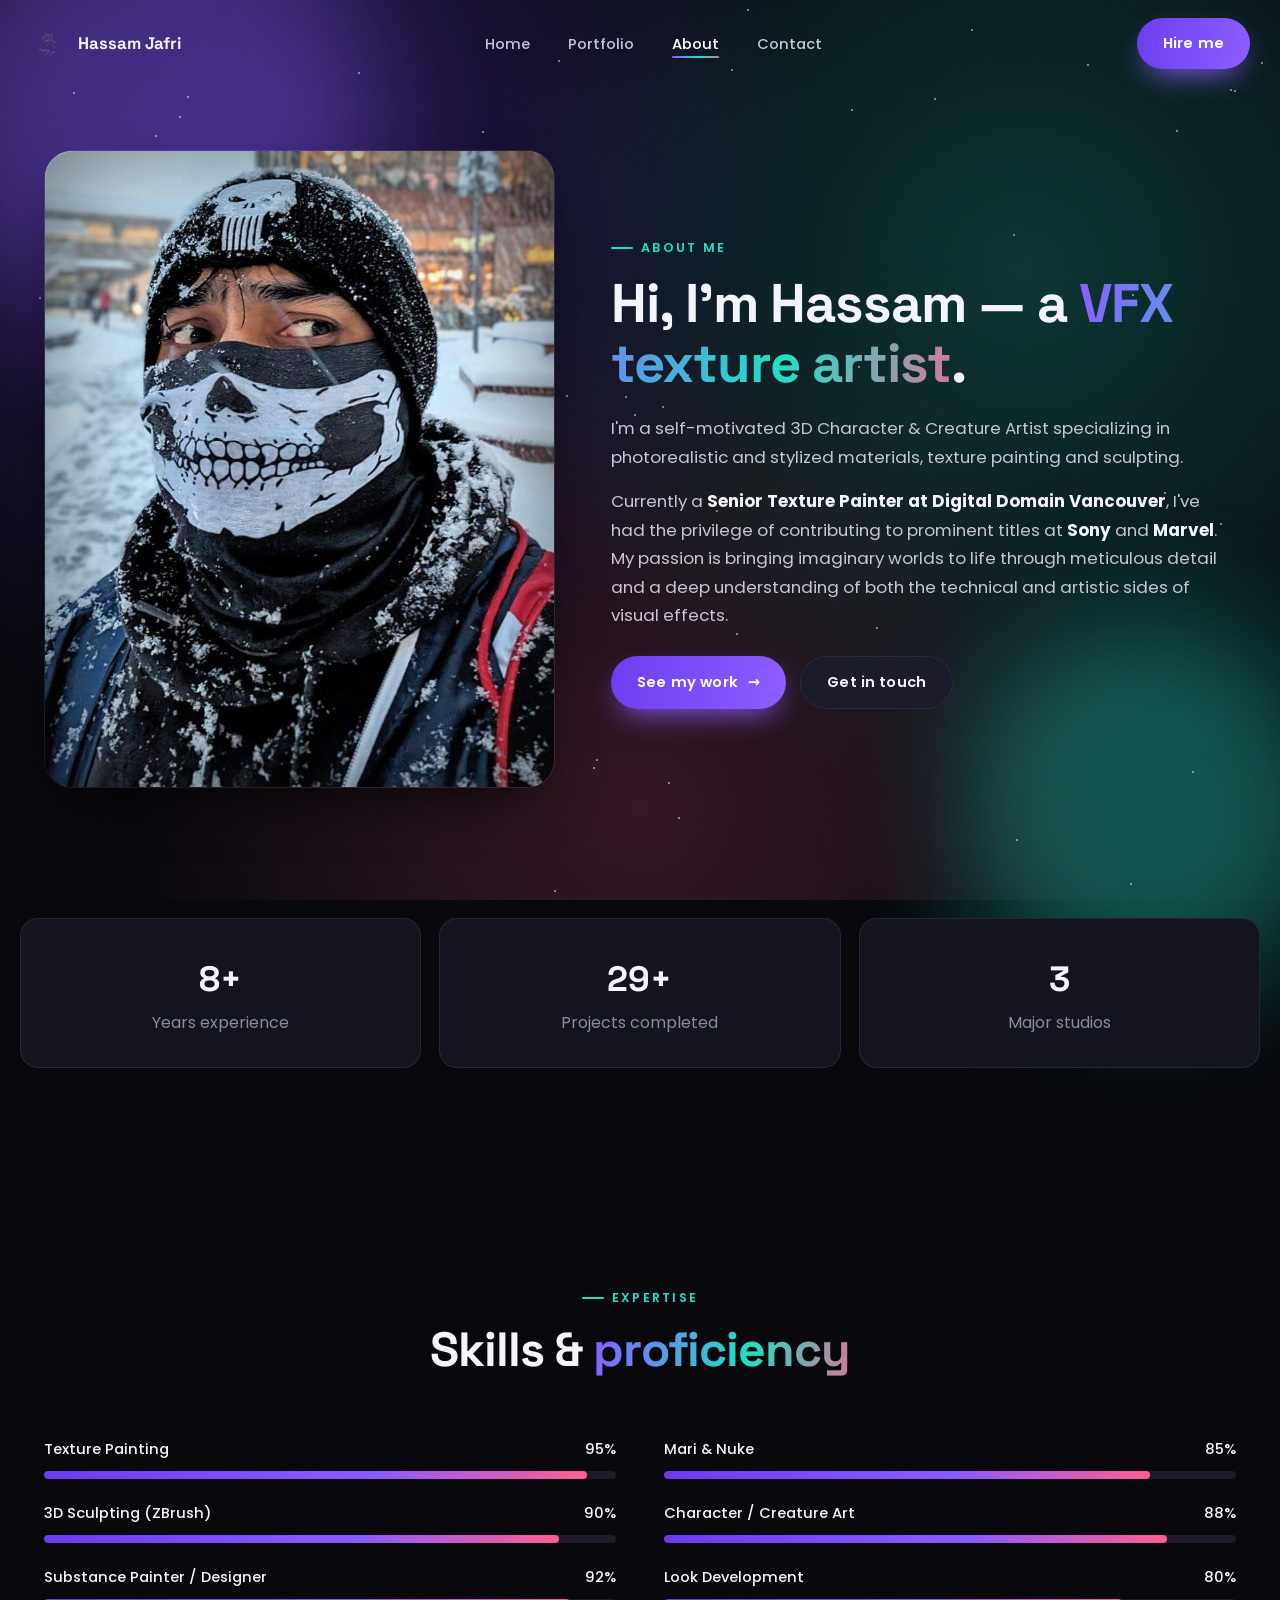
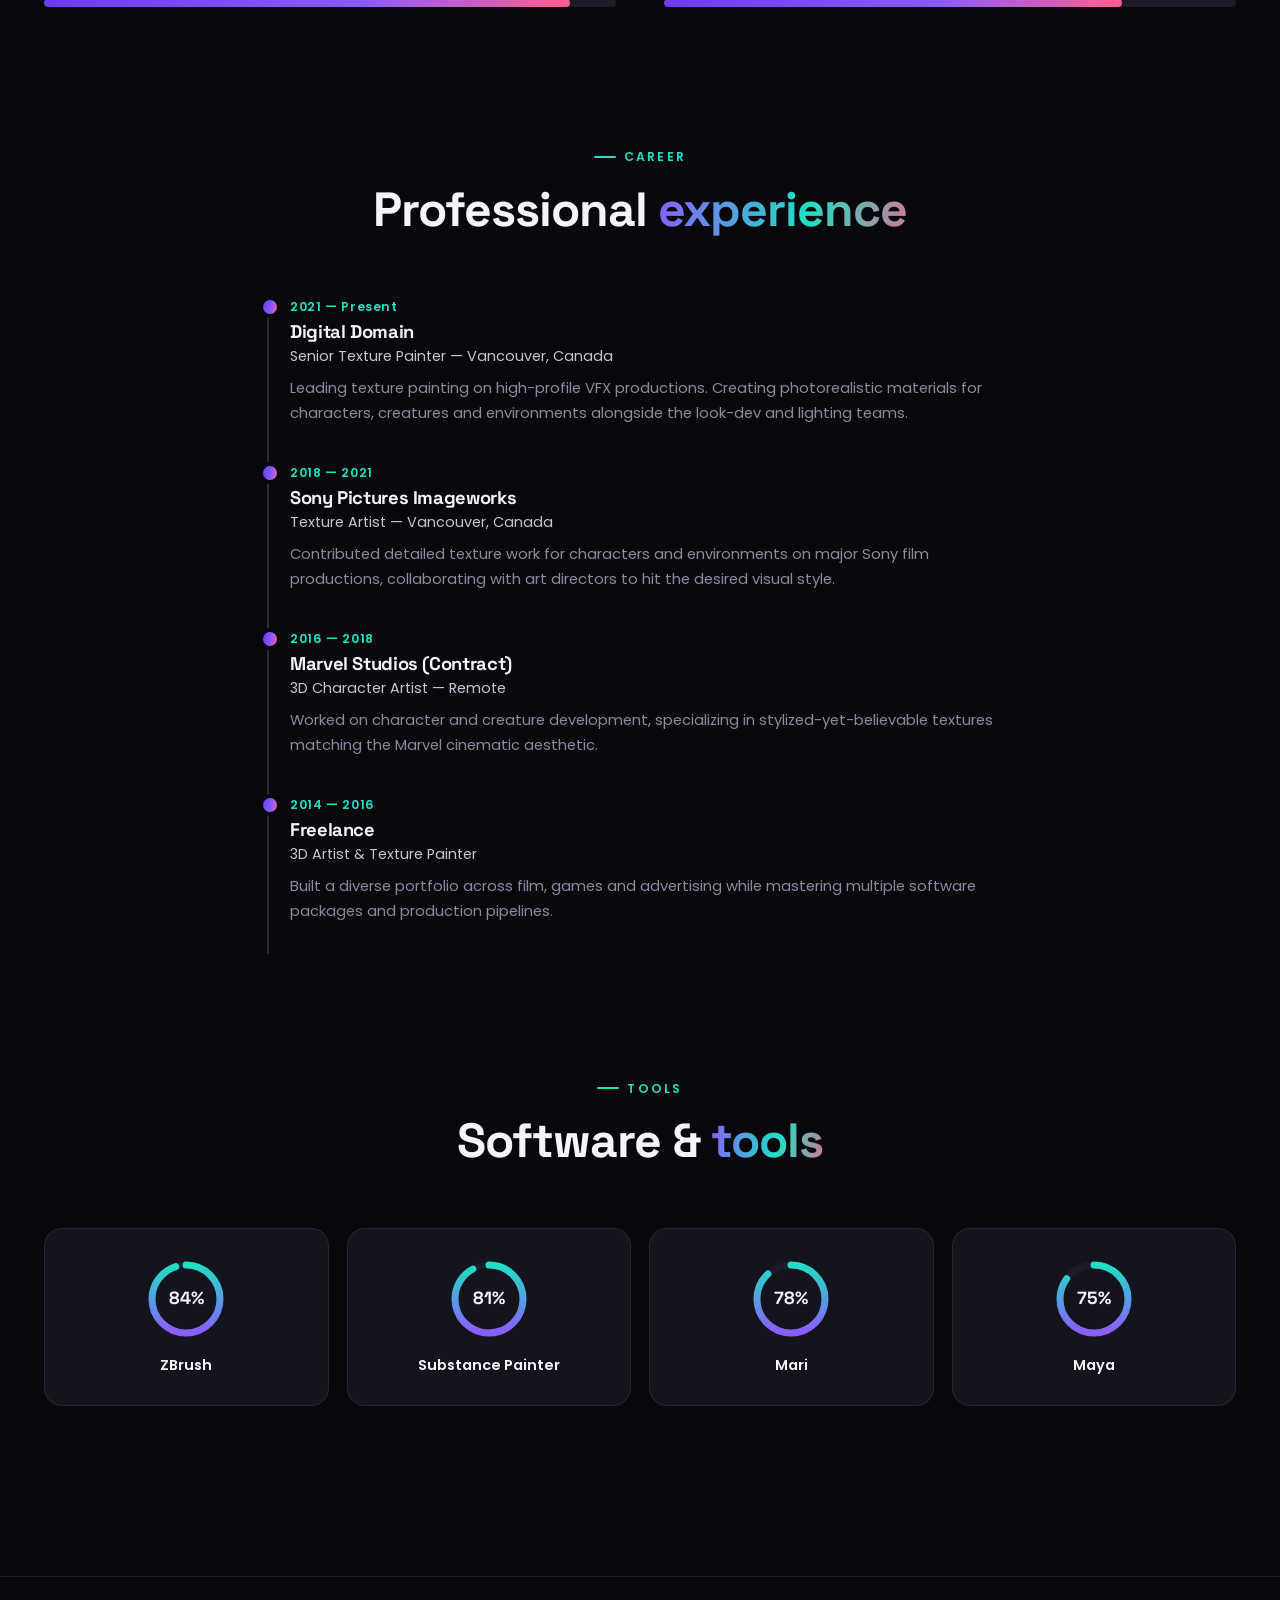
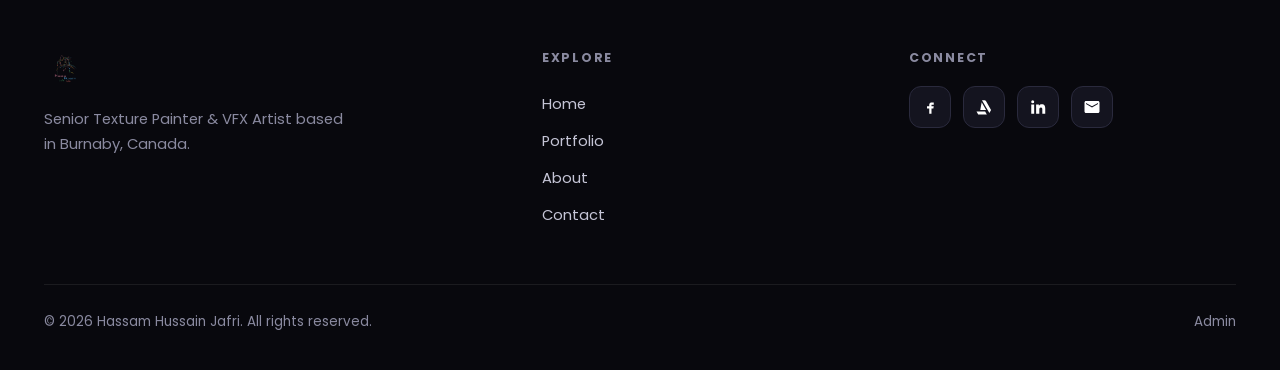
==== commit 62d512f3: "Update contact information" ====
--- a/about-me.html
+++ b/about-me.html
@@ -165,7 +165,7 @@
             <div class="footer__inner">
                 <div class="footer__brand">
                     <img src="Logo/HHJ-removebg-preview2.png" alt="HHJ">
-                    <p>Senior Texture Painter & VFX Artist based in Vancouver, Canada.</p>
+                    <p>Senior Texture Painter & VFX Artist based in Burnaby, Canada.</p>
                 </div>
                 <div>
                     <h6>Explore</h6>
@@ -178,7 +178,8 @@
                     <div class="footer__social">
                         <a href="https://www.facebook.com/Hassam.exr?mibextid=ZbWKwL" target="_blank" rel="noopener" aria-label="Facebook"><svg width="18" height="18" viewBox="0 0 24 24" fill="#fff"><path d="M14 9h3V6h-3c-1.7 0-3 1.3-3 3v2H8v3h3v7h3v-7h2.5l.5-3H14V9z"/></svg></a>
                         <a href="https://www.artstation.com/hassamjafri" target="_blank" rel="noopener" aria-label="ArtStation"><svg width="18" height="18" viewBox="0 0 24 24" fill="#fff"><path d="M2 18l2.3 4h11.5l-2.3-4H2zm19.4-2.1L14.6 4c-.4-.7-1.1-1-1.8-1H9.3l9.9 17 1.9-3.3c.4-.6.5-1.2.3-1.8zM7 16h7.8L8.9 5.7 7 16z"/></svg></a>
-                        <a href="mailto:hello@hassamjafri.com" aria-label="Email"><svg width="18" height="18" viewBox="0 0 24 24" fill="#fff"><path d="M4 4h16c1.1 0 2 .9 2 2v12c0 1.1-.9 2-2 2H4c-1.1 0-2-.9-2-2V6c0-1.1.9-2 2-2zm8 7L4 6.5V8l8 4.5L20 8V6.5L12 11z"/></svg></a>
+                        <a href="https://www.linkedin.com/in/syedhassamjafri" target="_blank" rel="noopener" aria-label="LinkedIn"><svg width="18" height="18" viewBox="0 0 24 24" fill="#fff"><path d="M6.94 5a2 2 0 1 1-4 0 2 2 0 0 1 4 0zM3 8.5h3.9V21H3V8.5zM9.5 8.5h3.7v1.7h.05c.52-.93 1.8-1.9 3.7-1.9 3.95 0 4.7 2.5 4.7 5.8V21h-3.9v-5.5c0-1.3 0-3-1.85-3s-2.15 1.44-2.15 2.9V21H9.5V8.5z"/></svg></a>
+                        <a href="mailto:hassamhas@gmail.com" aria-label="Email"><svg width="18" height="18" viewBox="0 0 24 24" fill="#fff"><path d="M4 4h16c1.1 0 2 .9 2 2v12c0 1.1-.9 2-2 2H4c-1.1 0-2-.9-2-2V6c0-1.1.9-2 2-2zm8 7L4 6.5V8l8 4.5L20 8V6.5L12 11z"/></svg></a>
                     </div>
                 </div>
             </div>
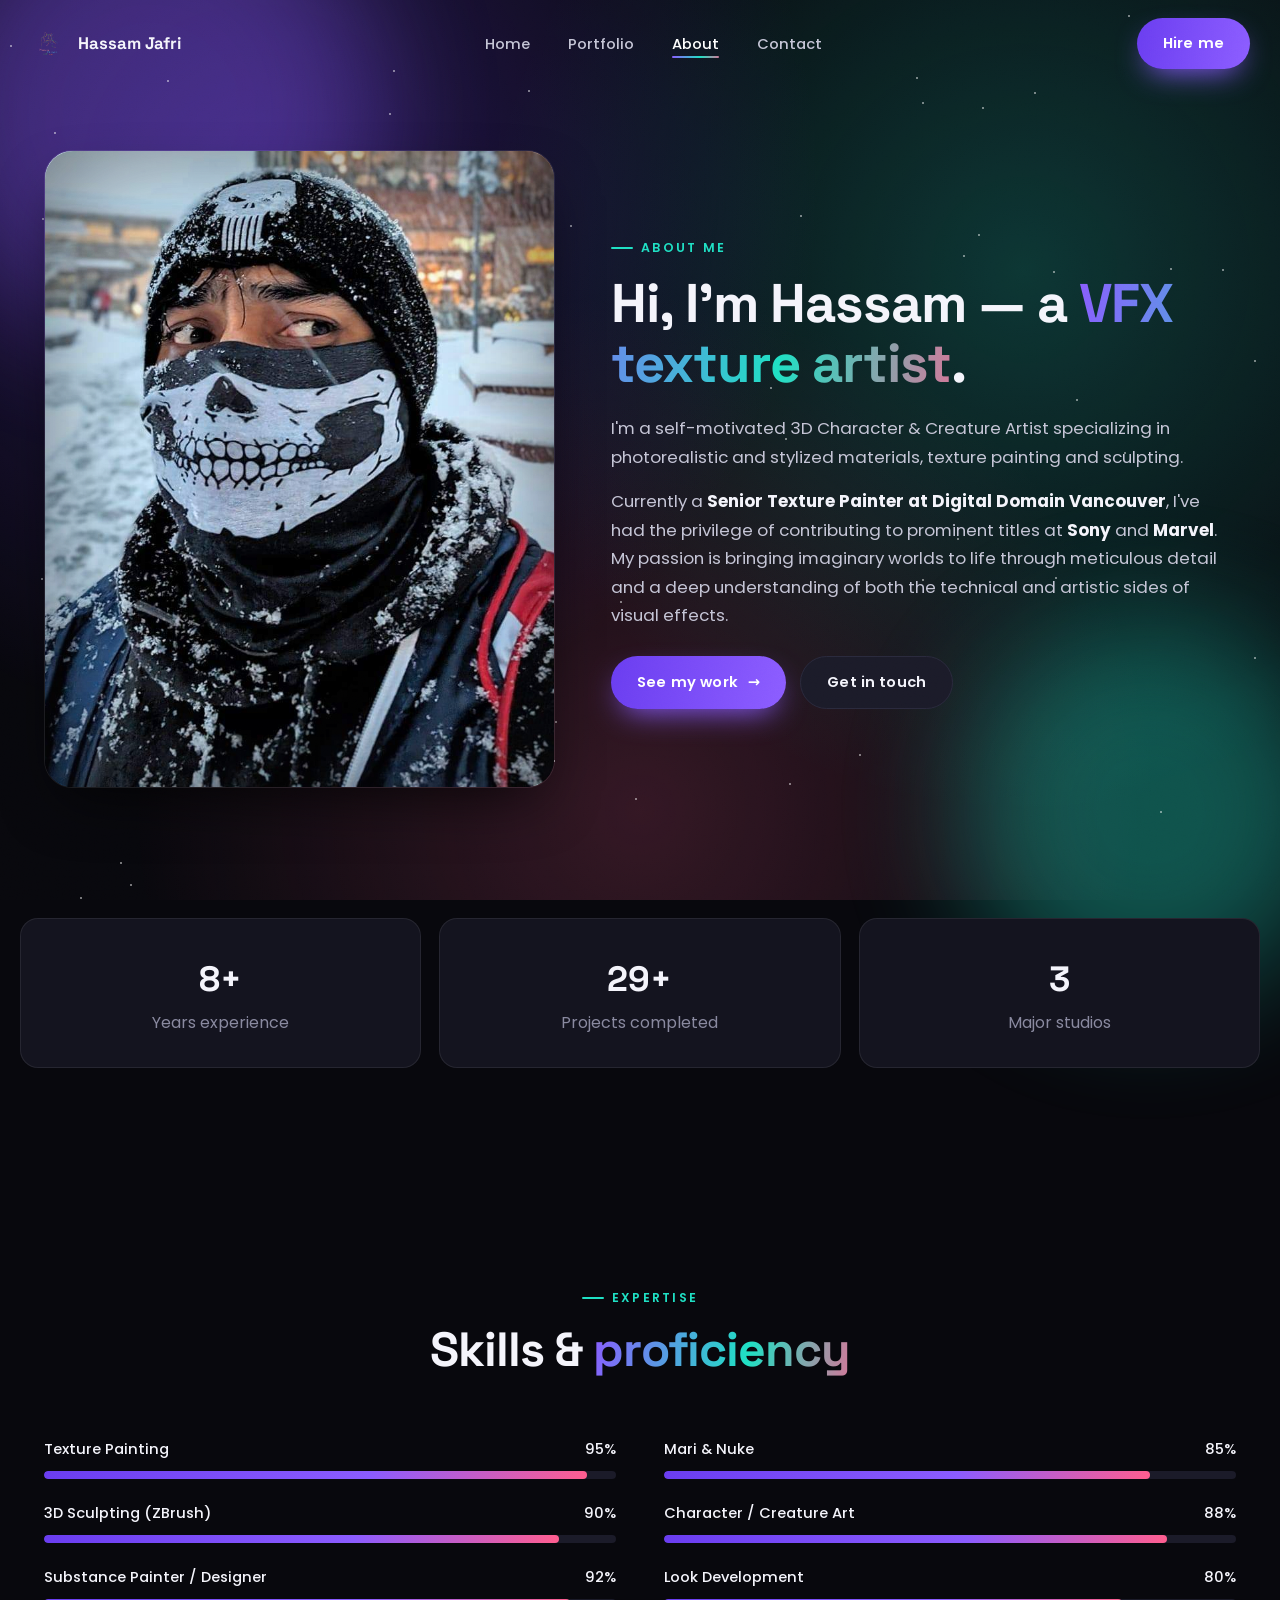
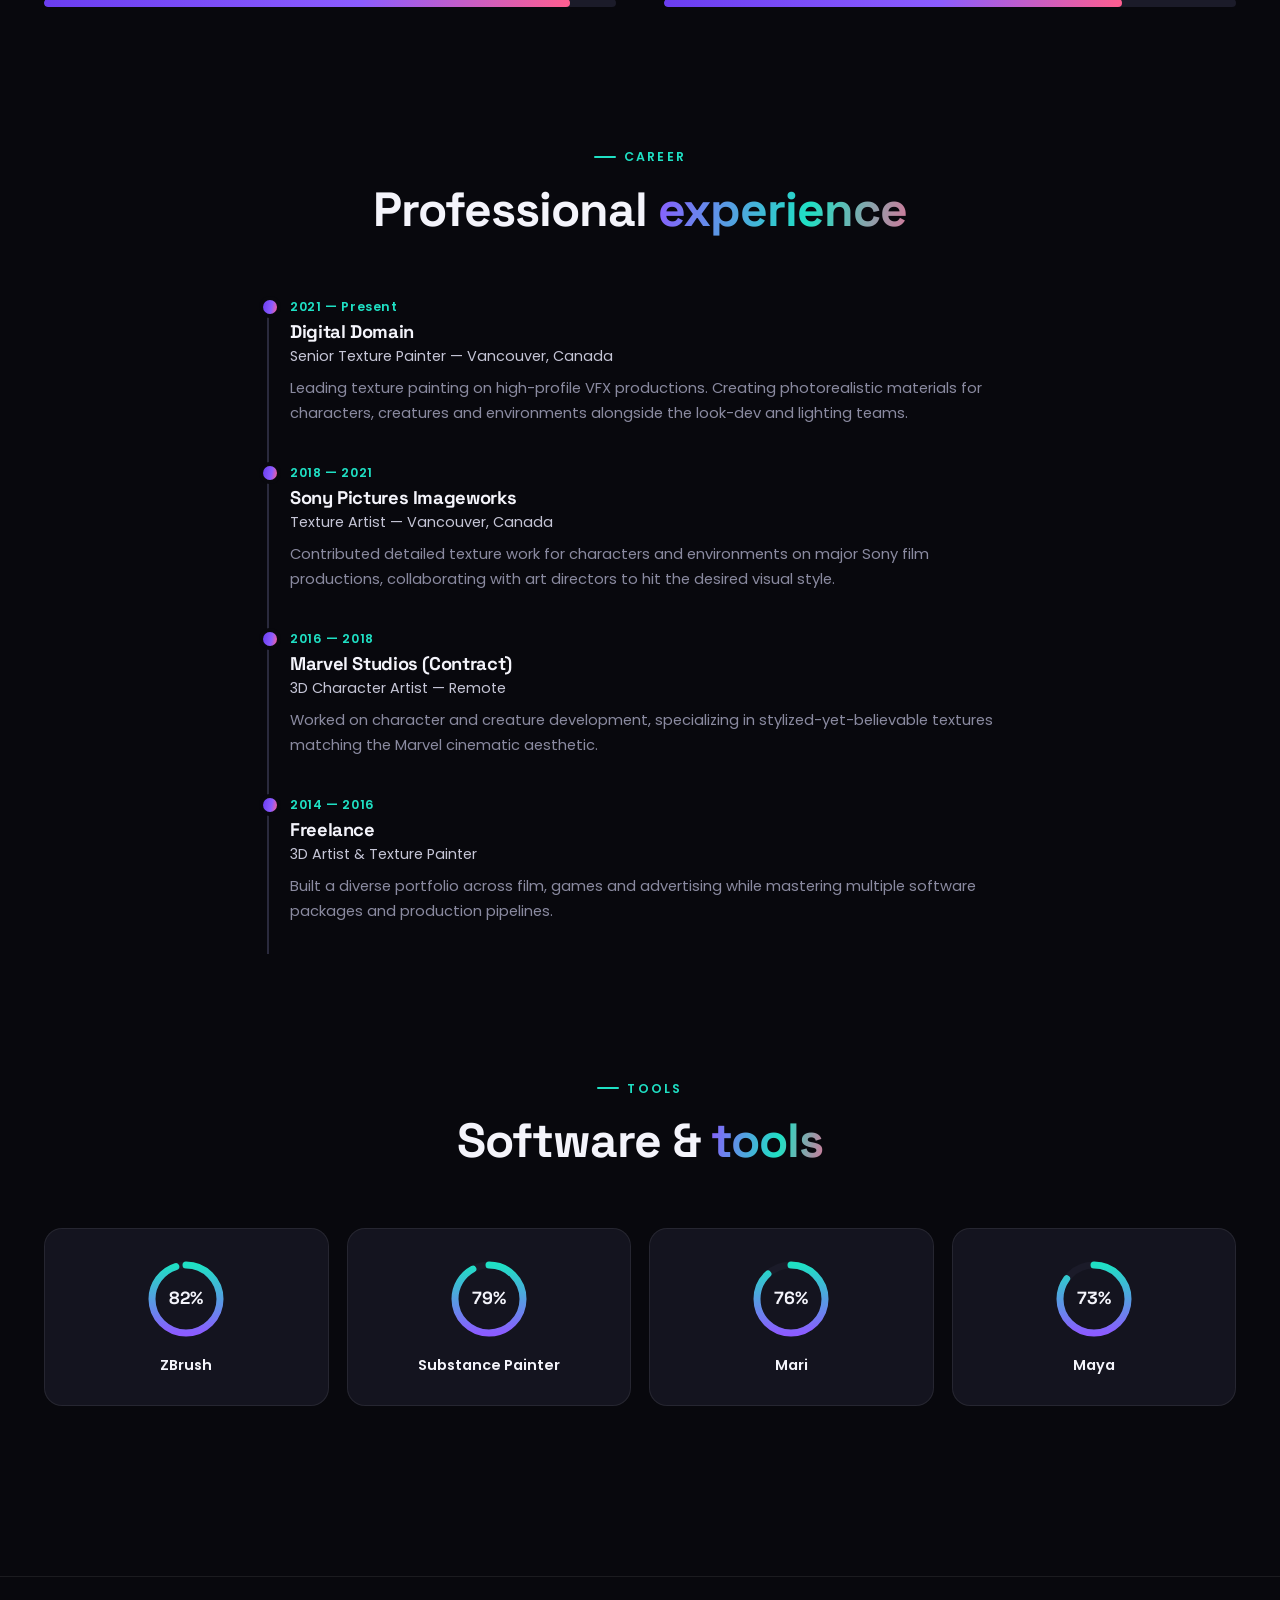
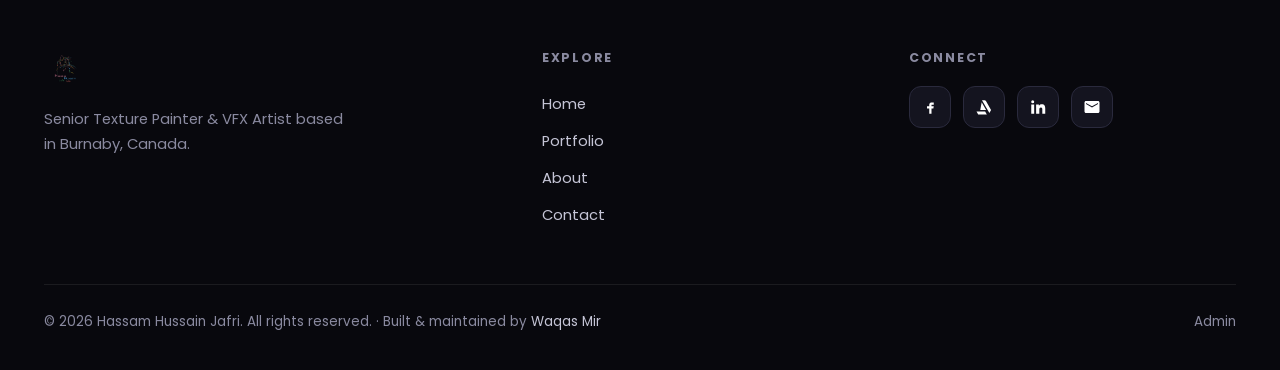
==== commit aeca7f3b: "Add maintainer credit (Waqas Mir) to footer" ====
--- a/about-me.html
+++ b/about-me.html
@@ -184,7 +184,7 @@
                 </div>
             </div>
             <div class="footer__bottom">
-                <span>© <span id="year"></span> Hassam Hussain Jafri. All rights reserved.</span>
+                <span>© <span id="year"></span> Hassam Hussain Jafri. All rights reserved. · Built &amp; maintained by <a href="https://www.waqasmir.com" target="_blank" rel="noopener" style="color:var(--text-soft)">Waqas Mir</a></span>
                 <a href="dashboard.html" style="color:var(--text-muted)">Admin</a>
             </div>
         </div>
